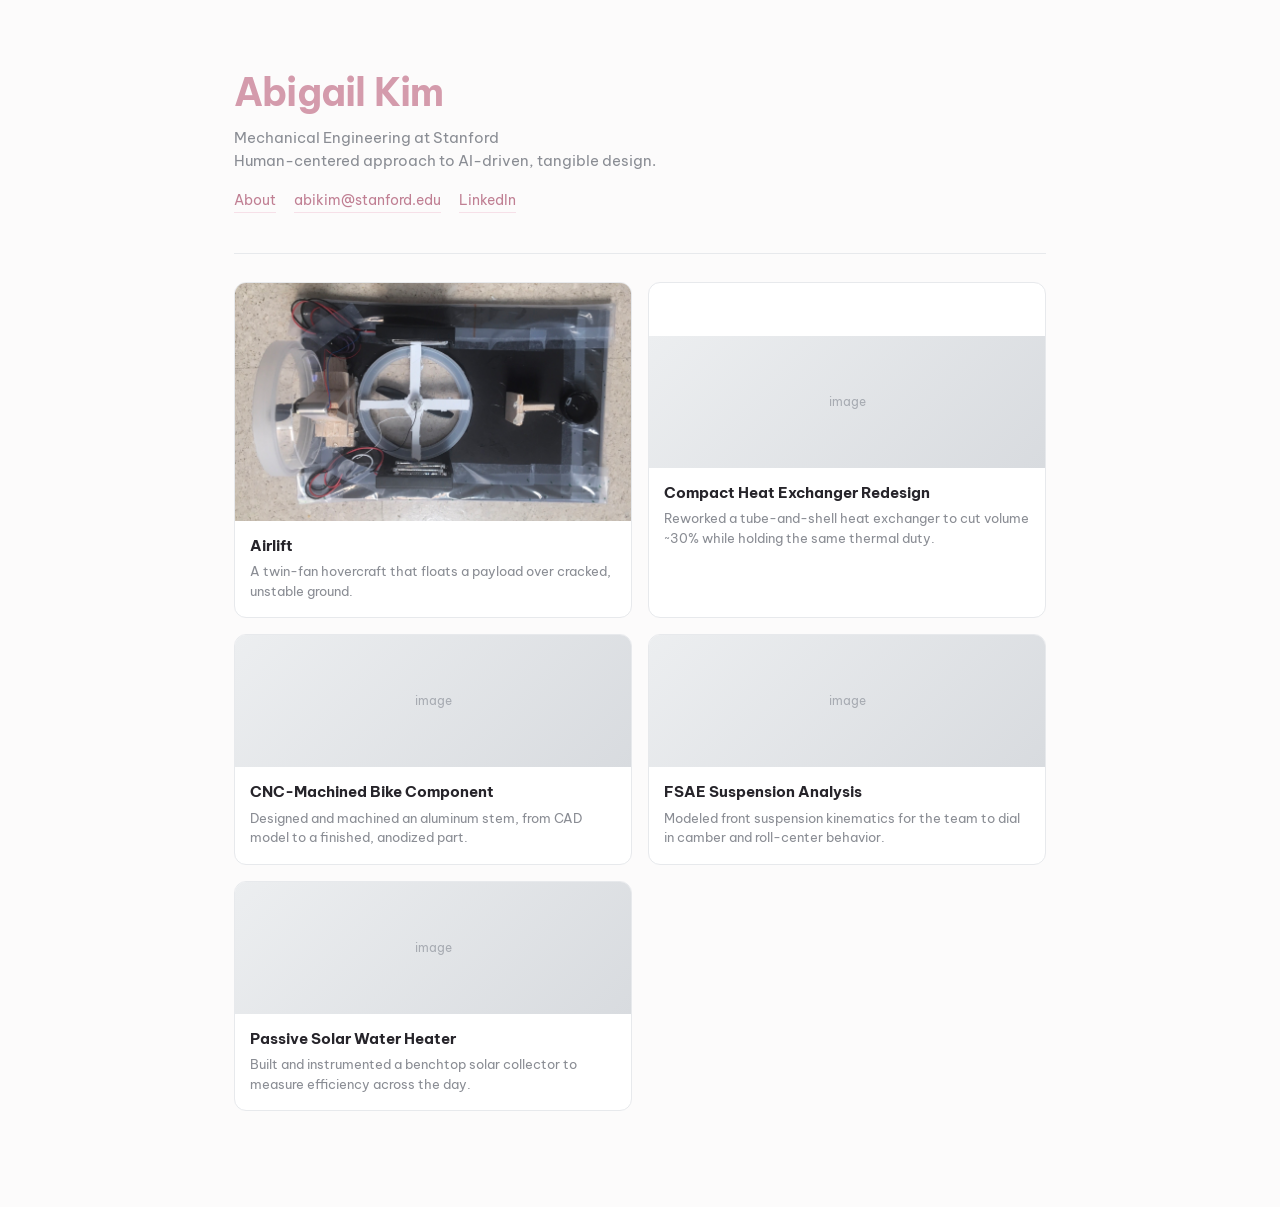
==== index.html @ f81b0b09 "Airlift gallery: 3 photos on top row, board + CAD below Gallery now supports nested image arrays to " ====
<!doctype html>
<html lang="en">
  <head>
    <meta charset="UTF-8" />
    <meta name="viewport" content="width=device-width, initial-scale=1.0" />
    <meta name="theme-color" content="#fcfbfb" />
    <meta name="description" content="Abigail Kim — Mechanical Engineering portfolio." />
    <title>Abigail Kim — Portfolio</title>
    <link rel="icon" type="image/svg+xml" href="./assets/favicon.svg?v=2" />
    <link rel="preconnect" href="https://fonts.googleapis.com" />
    <link rel="preconnect" href="https://fonts.gstatic.com" crossorigin />
    <link
      href="https://fonts.googleapis.com/css2?family=Be+Vietnam+Pro:wght@400;500;600;700&display=swap"
      rel="stylesheet"
    />
    <link rel="stylesheet" href="./assets/styles.css" />
  </head>
  <body>
    <div class="wrap">
      <header>
        <h1 class="name" id="name"></h1>
        <p class="bio" id="bio"></p>
        <nav class="links" id="links"></nav>
      </header>

      <div class="rule"></div>

      <main class="grid" id="grid" aria-label="Projects"></main>
    </div>

    <div class="overlay" id="overlay" role="dialog" aria-modal="true" aria-labelledby="modal-title">
      <div class="modal">
        <button class="close" id="close" type="button" aria-label="Close">✕</button>
        <div class="gallery" id="gallery"></div>
        <div class="modal-body">
          <h2 class="modal-title" id="modal-title"></h2>
          <p class="modal-desc" id="modal-desc"></p>
          <div class="skills-label">Skills I learned</div>
          <p class="skills-text" id="modal-skills"></p>
        </div>
      </div>
    </div>

    <script src="./assets/profile.js"></script>
    <script src="./assets/projects.js"></script>
    <script>
      const $ = (id) => document.getElementById(id);

      // --- placeholder / image helper ---
      function shot(src, alt) {
        if (!src) {
          const d = document.createElement("div");
          d.className = "ph";
          d.textContent = "image";
          return d;
        }
        const img = document.createElement("img");
        img.className = "shot";
        img.src = src;
        img.alt = alt || "";
        img.onerror = () => {
          const d = document.createElement("div");
          d.className = "ph";
          d.textContent = "image";
          img.replaceWith(d);
        };
        return img;
      }

      // --- header ---
      function renderHeader() {
        $("name").textContent = PROFILE.name;
        const bio = $("bio");
        const lines = Array.isArray(PROFILE.bio) ? PROFILE.bio : [PROFILE.bio];
        lines.forEach((line, i) => {
          if (i > 0) bio.append(document.createElement("br"));
          bio.append(document.createTextNode(line));
        });
        const nav = $("links");
        const items = [{ label: "About", href: "./about.html" }, ...(PROFILE.links || [])];
        if (PROFILE.resumeUrl) items.push({ label: "Résumé", href: PROFILE.resumeUrl });
        for (const { label, href } of items) {
          const a = document.createElement("a");
          a.textContent = label;
          a.href = href;
          if (href.startsWith("http")) { a.target = "_blank"; a.rel = "noopener"; }
          nav.append(a);
        }
      }

      // --- grid ---
      function renderGrid() {
        const grid = $("grid");
        PROJECTS.forEach((p, i) => {
          const card = document.createElement("button");
          card.className = "card";
          card.type = "button";
          const cover = shot(p.cover, p.title);
          cover.classList.add("cover-img");
          const body = document.createElement("div");
          body.className = "card-body";
          body.innerHTML =
            `<h2 class="card-title"></h2><p class="card-desc"></p>`;
          body.querySelector(".card-title").textContent = p.title;
          body.querySelector(".card-desc").textContent = p.blurb || p.description;
          card.append(cover, body);
          card.addEventListener("click", () => openModal(i));
          grid.append(card);
        });
      }

      // --- modal ---
      const overlay = $("overlay");
      let lastFocused = null;

      function openModal(i) {
        const p = PROJECTS[i];
        const gallery = $("gallery");
        gallery.replaceChildren();
        const imgs = p.images && p.images.length ? p.images : [null, null];
        // images can be a flat array (one row) or an array of rows (nested arrays)
        const rows = Array.isArray(imgs[0]) ? imgs : [imgs];
        rows.forEach((row) => {
          const r = document.createElement("div");
          r.className = "grow";
          row.forEach((src) => r.append(shot(src, p.title)));
          gallery.append(r);
        });
        $("modal-title").textContent = p.title;
        $("modal-desc").textContent = p.description;
        $("modal-skills").textContent = p.skills;
        lastFocused = document.activeElement;
        overlay.classList.add("open");
        $("close").focus();
      }

      function closeModal() {
        overlay.classList.remove("open");
        if (lastFocused) lastFocused.focus();
      }

      $("close").addEventListener("click", closeModal);
      overlay.addEventListener("click", (e) => { if (e.target === overlay) closeModal(); });
      document.addEventListener("keydown", (e) => {
        if (e.key === "Escape" && overlay.classList.contains("open")) closeModal();
      });

      renderHeader();
      renderGrid();
    </script>
  </body>
</html>
---- assets/styles.css ----
:root {
  color-scheme: light;
  --blush: #d49bac;
  --blush-strong: #c07f93;
  --blush-soft: #f6e0e8;
  --silver: #b9bdc4;
  --silver-soft: #e7e9ec;
  --ink: #26242a;
  --muted: #8a8d94;
  --paper: #fcfbfb;
}

* { box-sizing: border-box; }

body {
  margin: 0;
  background: var(--paper);
  color: var(--ink);
  font-family: "Be Vietnam Pro", ui-sans-serif, -apple-system, BlinkMacSystemFont,
    "SF Pro Text", "Helvetica Neue", Helvetica, Arial, sans-serif;
  font-feature-settings: "kern";
  -webkit-font-smoothing: antialiased;
  line-height: 1.5;
}

.wrap { max-width: 860px; margin: 0 auto; padding: 64px 24px 96px; }

/* Header */
header { margin-bottom: 40px; }
.name {
  margin: 0;
  font-size: clamp(28px, 5vw, 38px);
  font-weight: 700;
  letter-spacing: -0.02em;
  color: var(--blush);
}
.bio { margin: 6px 0 0; color: var(--muted); font-size: 15px; max-width: 60ch; }
.links {
  margin-top: 18px; display: flex; flex-wrap: wrap; gap: 18px;
  font-size: 14px;
}
.links a {
  color: var(--blush-strong); text-decoration: none;
  border-bottom: 1px solid var(--blush-soft); padding-bottom: 1px;
  transition: border-color 150ms ease;
}
.links a:hover { border-bottom-color: var(--blush); }
.rule { height: 1px; background: var(--silver-soft); margin: 32px 0 28px; }

/* Back link (About page) */
.back {
  display: inline-block; margin-bottom: 20px;
  color: var(--muted); text-decoration: none; font-size: 14px;
  transition: color 150ms ease;
}
.back:hover { color: var(--blush-strong); }

/* About prose */
.about { max-width: 64ch; }
.about p { margin: 0 0 18px; color: #55535a; font-size: 16px; line-height: 1.7; }
.about p:last-child { margin-bottom: 0; }

/* Grid */
.grid { display: grid; grid-template-columns: 1fr 1fr; gap: 16px; }
@media (max-width: 600px) { .grid { grid-template-columns: 1fr; } }

.card {
  display: block; text-align: left; width: 100%; padding: 0;
  font: inherit; color: inherit; cursor: pointer;
  background: #fff; border: 1px solid var(--silver-soft);
  border-radius: 12px; overflow: hidden;
  transition: transform 150ms ease, box-shadow 150ms ease, border-color 150ms ease;
}
.card:hover {
  transform: translateY(-3px);
  border-color: #eccdd6;
  box-shadow: 0 6px 22px rgba(212, 155, 172, 0.18);
}
.card:focus-visible { outline: 2px solid var(--blush); outline-offset: 2px; }

.ph {
  display: flex; align-items: center; justify-content: center;
  width: 100%; height: 132px;
  background: linear-gradient(135deg, #eceef0, #d8dbdf);
  color: #a7abb2; font-size: 12px;
}
/* card cover: show the whole photo, uncropped */
img.cover-img { display: block; width: 100%; height: auto; }
.card-body { padding: 14px 15px 16px; }
.card-title { margin: 0; font-size: 15px; font-weight: 650; }
.card-desc { margin: 5px 0 0; font-size: 13px; color: var(--muted); }

/* Modal */
.overlay {
  position: fixed; inset: 0; z-index: 50;
  display: none; align-items: center; justify-content: center;
  padding: 24px; background: rgba(38, 36, 42, 0.42);
  backdrop-filter: blur(3px);
}
.overlay.open { display: flex; }
.modal {
  position: relative; width: min(560px, 100%);
  max-height: 88vh; overflow: auto;
  background: #fff; border: 1px solid var(--silver-soft);
  border-radius: 14px; box-shadow: 0 18px 50px rgba(38, 36, 42, 0.22);
}
.gallery { display: flex; flex-direction: column; gap: 6px; padding: 6px; }
.grow { display: flex; gap: 6px; }
.grow > .ph, .grow > .shot {
  flex: 1; min-width: 0; height: 180px; object-fit: contain;
  background: #f4f4f5; border-radius: 6px;
}
.modal-body { padding: 20px 22px 24px; }
.modal-title { margin: 0; font-size: 19px; font-weight: 700; color: var(--blush); }
.modal-desc { margin: 10px 0 18px; font-size: 14px; color: #55535a; }
.skills-label {
  font-size: 11px; text-transform: uppercase; letter-spacing: 0.07em;
  color: var(--silver); margin-bottom: 6px;
}
.skills-text {
  font-size: 14px; color: #55535a;
  border-left: 2px solid var(--blush-soft); padding-left: 12px;
}
.close {
  position: absolute; top: 12px; right: 12px; z-index: 1;
  width: 32px; height: 32px; display: grid; place-items: center;
  border: none; border-radius: 999px; cursor: pointer;
  background: rgba(255, 255, 255, 0.85); color: var(--ink); font-size: 15px;
  backdrop-filter: blur(6px);
}
.close:hover { background: #fff; }
.close:focus-visible { outline: 2px solid var(--blush); outline-offset: 2px; }

@media (prefers-reduced-motion: reduce) {
  .card { transition: none; }
  .card:hover { transform: none; }
}
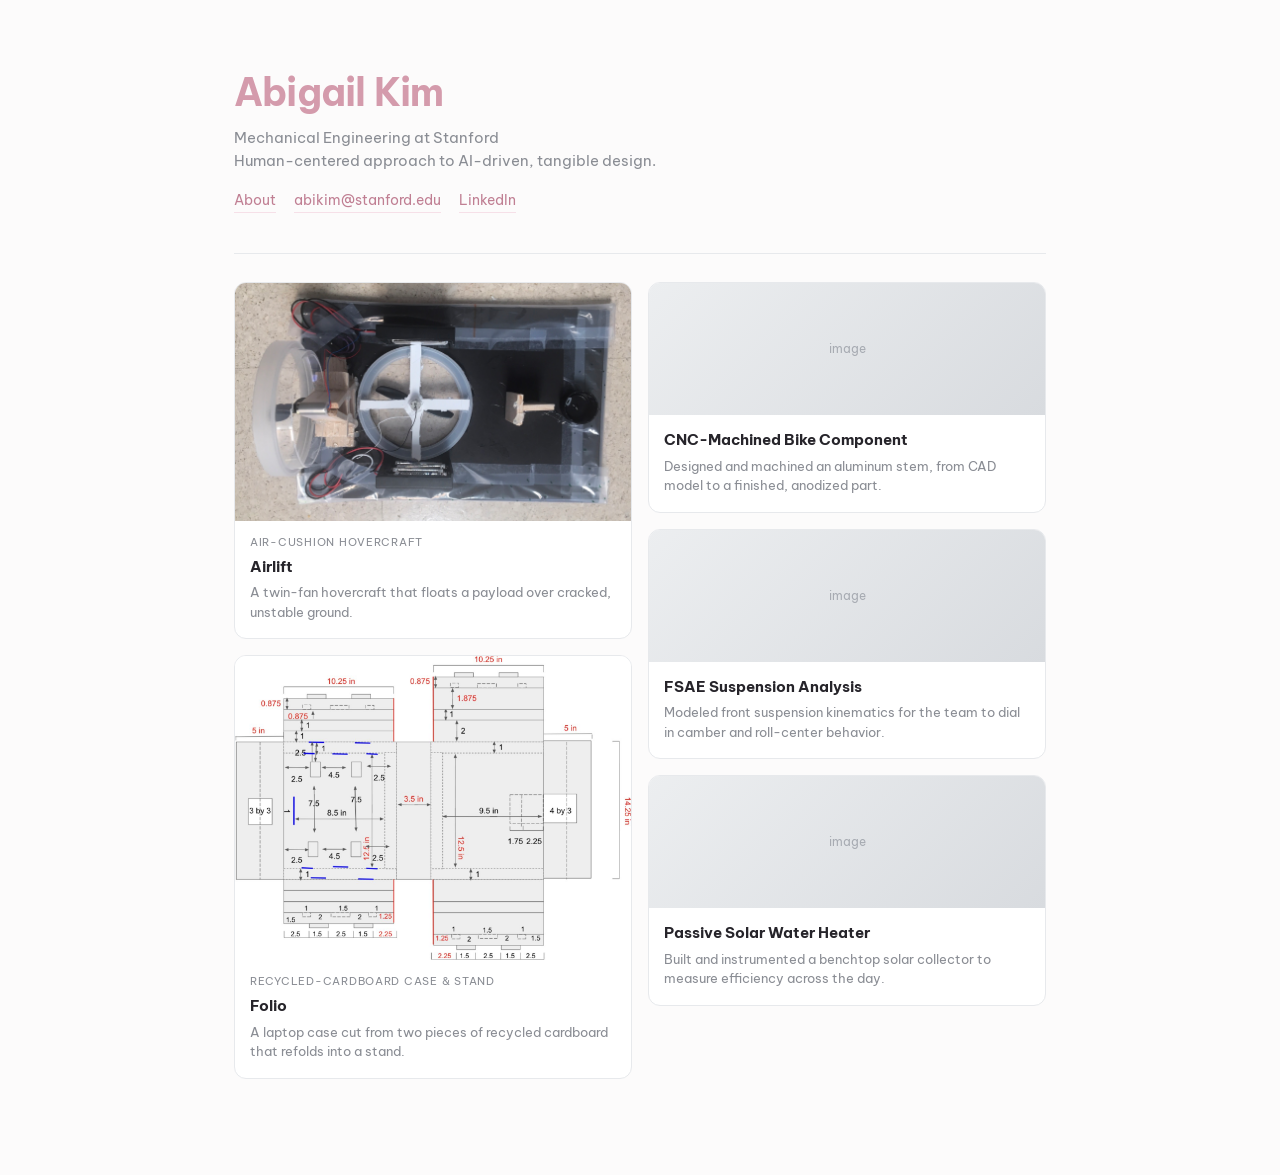
==== commit 7ce68d30: "Add technical tag eyebrow above project titles Co-Authored-By: Claude Opus 4.8 (1M context) <noreply" ====
--- a/index.html
+++ b/index.html
@@ -6,7 +6,9 @@
     <meta name="theme-color" content="#fcfbfb" />
     <meta name="description" content="Abigail Kim — Mechanical Engineering portfolio." />
     <title>Abigail Kim — Portfolio</title>
-    <link rel="icon" type="image/svg+xml" href="./assets/favicon.svg?v=2" />
+    <link rel="icon" href="/favicon.ico" sizes="32x32" />
+    <link rel="icon" type="image/svg+xml" href="./assets/favicon.svg" />
+    <link rel="apple-touch-icon" href="./assets/favicon-180.png" />
     <link rel="preconnect" href="https://fonts.googleapis.com" />
     <link rel="preconnect" href="https://fonts.gstatic.com" crossorigin />
     <link
@@ -100,7 +102,9 @@
           const body = document.createElement("div");
           body.className = "card-body";
           body.innerHTML =
-            `<h2 class="card-title"></h2><p class="card-desc"></p>`;
+            `<span class="card-tag"></span><h2 class="card-title"></h2><p class="card-desc"></p>`;
+          const tagEl = body.querySelector(".card-tag");
+          if (p.tag) tagEl.textContent = p.tag; else tagEl.remove();
           body.querySelector(".card-title").textContent = p.title;
           body.querySelector(".card-desc").textContent = p.blurb || p.description;
           card.append(cover, body);
--- a/assets/styles.css
+++ b/assets/styles.css
@@ -61,11 +61,13 @@
 .about p:last-child { margin-bottom: 0; }
 
 /* Grid */
-.grid { display: grid; grid-template-columns: 1fr 1fr; gap: 16px; }
-@media (max-width: 600px) { .grid { grid-template-columns: 1fr; } }
+/* masonry-style columns so each card wraps its own image at its natural height */
+.grid { column-count: 2; column-gap: 16px; }
+@media (max-width: 600px) { .grid { column-count: 1; } }
 
 .card {
   display: block; text-align: left; width: 100%; padding: 0;
+  margin-bottom: 16px; break-inside: avoid; -webkit-column-break-inside: avoid;
   font: inherit; color: inherit; cursor: pointer;
   background: #fff; border: 1px solid var(--silver-soft);
   border-radius: 12px; overflow: hidden;
@@ -87,6 +89,11 @@
 /* card cover: show the whole photo, uncropped */
 img.cover-img { display: block; width: 100%; height: auto; }
 .card-body { padding: 14px 15px 16px; }
+.card-tag {
+  display: block; margin-bottom: 5px;
+  font-size: 10.5px; text-transform: uppercase; letter-spacing: 0.07em;
+  color: var(--muted);
+}
 .card-title { margin: 0; font-size: 15px; font-weight: 650; }
 .card-desc { margin: 5px 0 0; font-size: 13px; color: var(--muted); }
 
@@ -107,9 +114,10 @@
 .gallery { display: flex; flex-direction: column; gap: 6px; padding: 6px; }
 .grow { display: flex; gap: 6px; }
 .grow > .ph, .grow > .shot {
-  flex: 1; min-width: 0; height: 180px; object-fit: contain;
-  background: #f4f4f5; border-radius: 6px;
+  flex: 1; min-width: 0; height: 180px; object-fit: contain; border-radius: 6px;
 }
+/* real photos: no fill behind them, so letterboxing blends into the modal */
+.grow > .shot { background: transparent; }
 .modal-body { padding: 20px 22px 24px; }
 .modal-title { margin: 0; font-size: 19px; font-weight: 700; color: var(--blush); }
 .modal-desc { margin: 10px 0 18px; font-size: 14px; color: #55535a; }
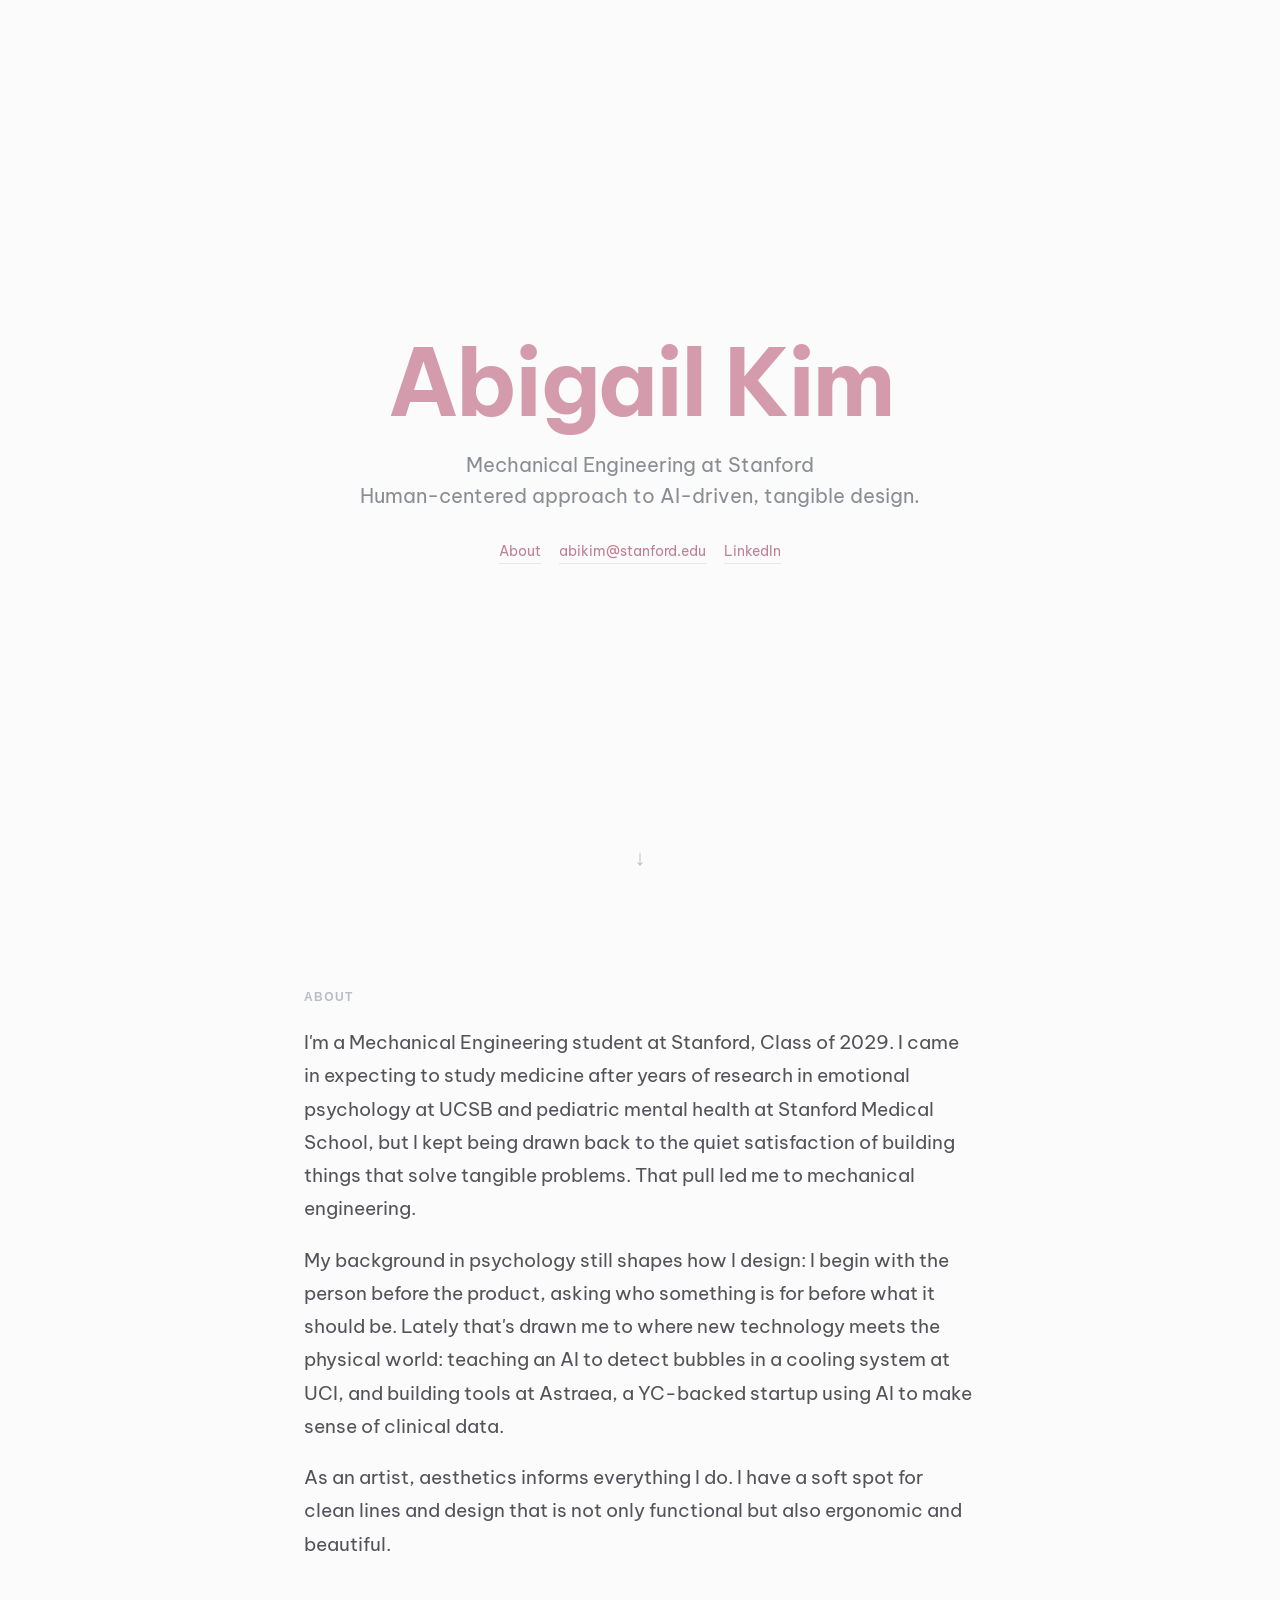
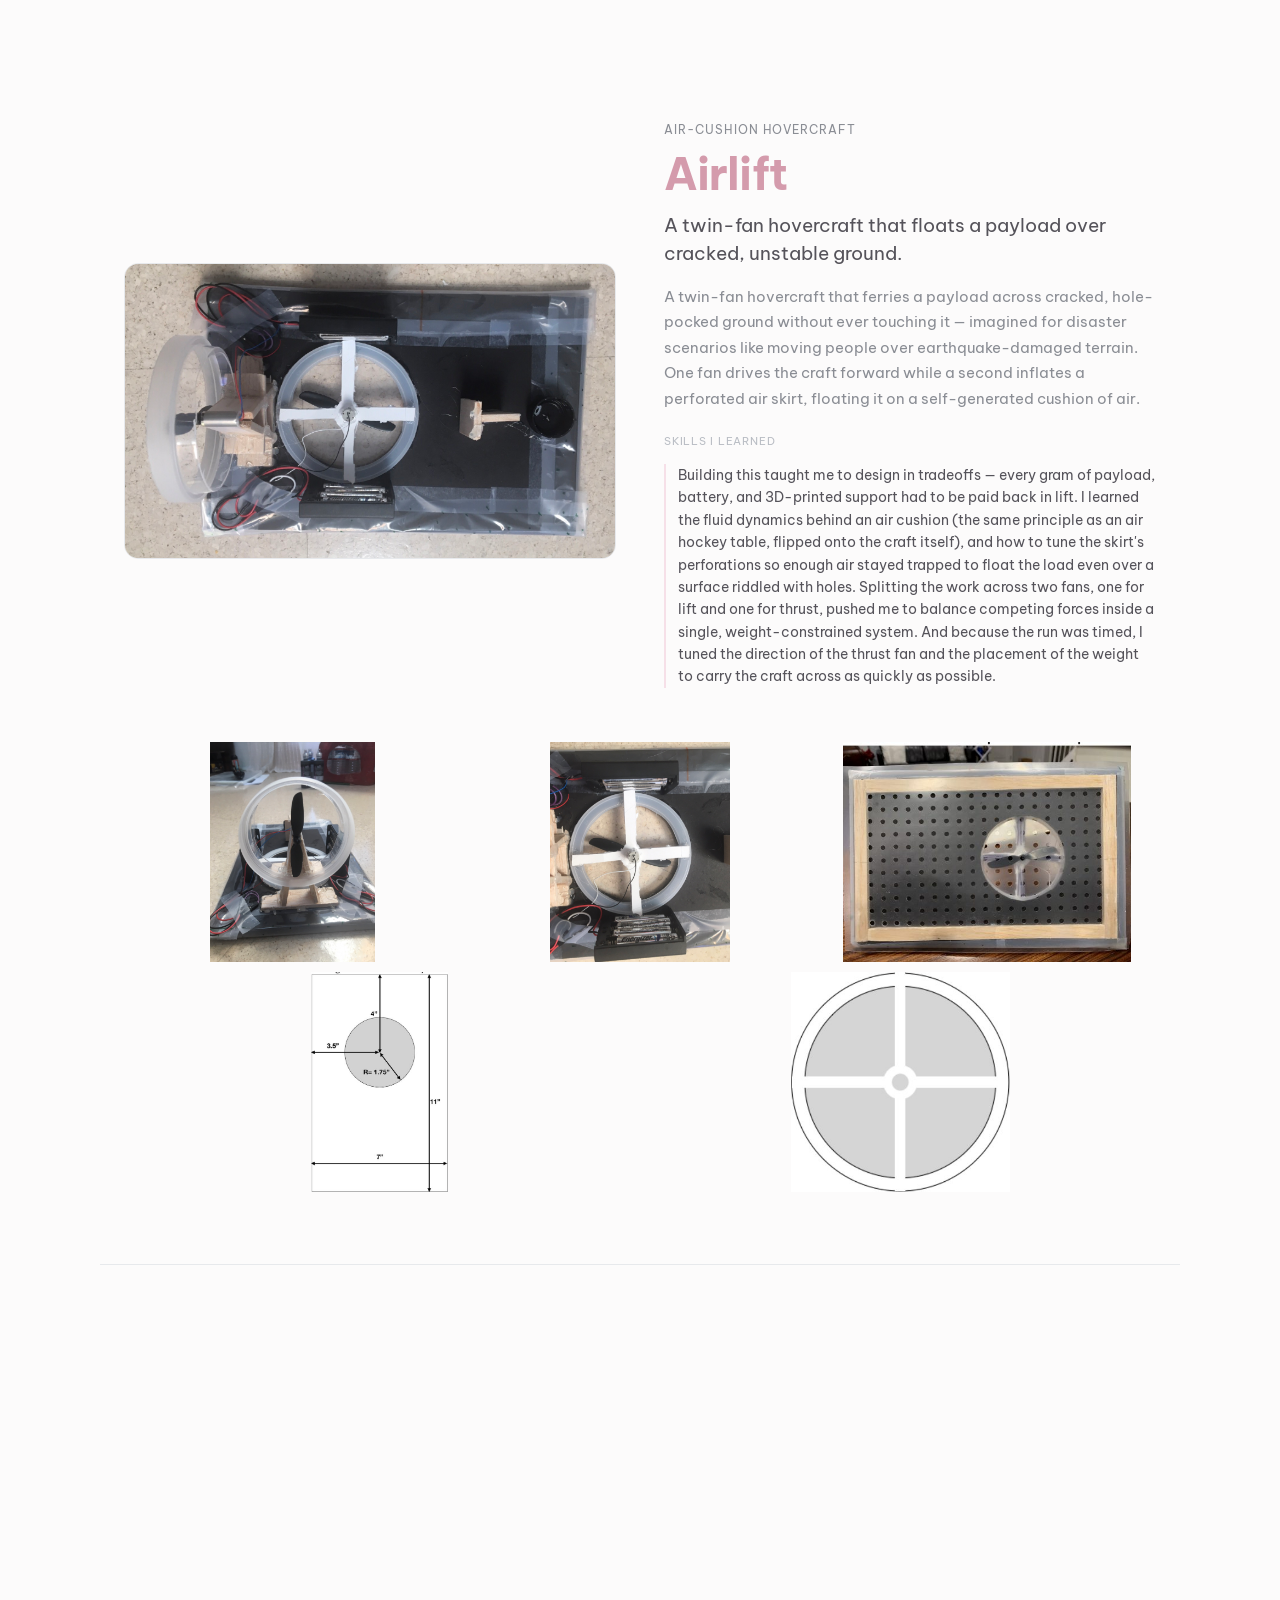
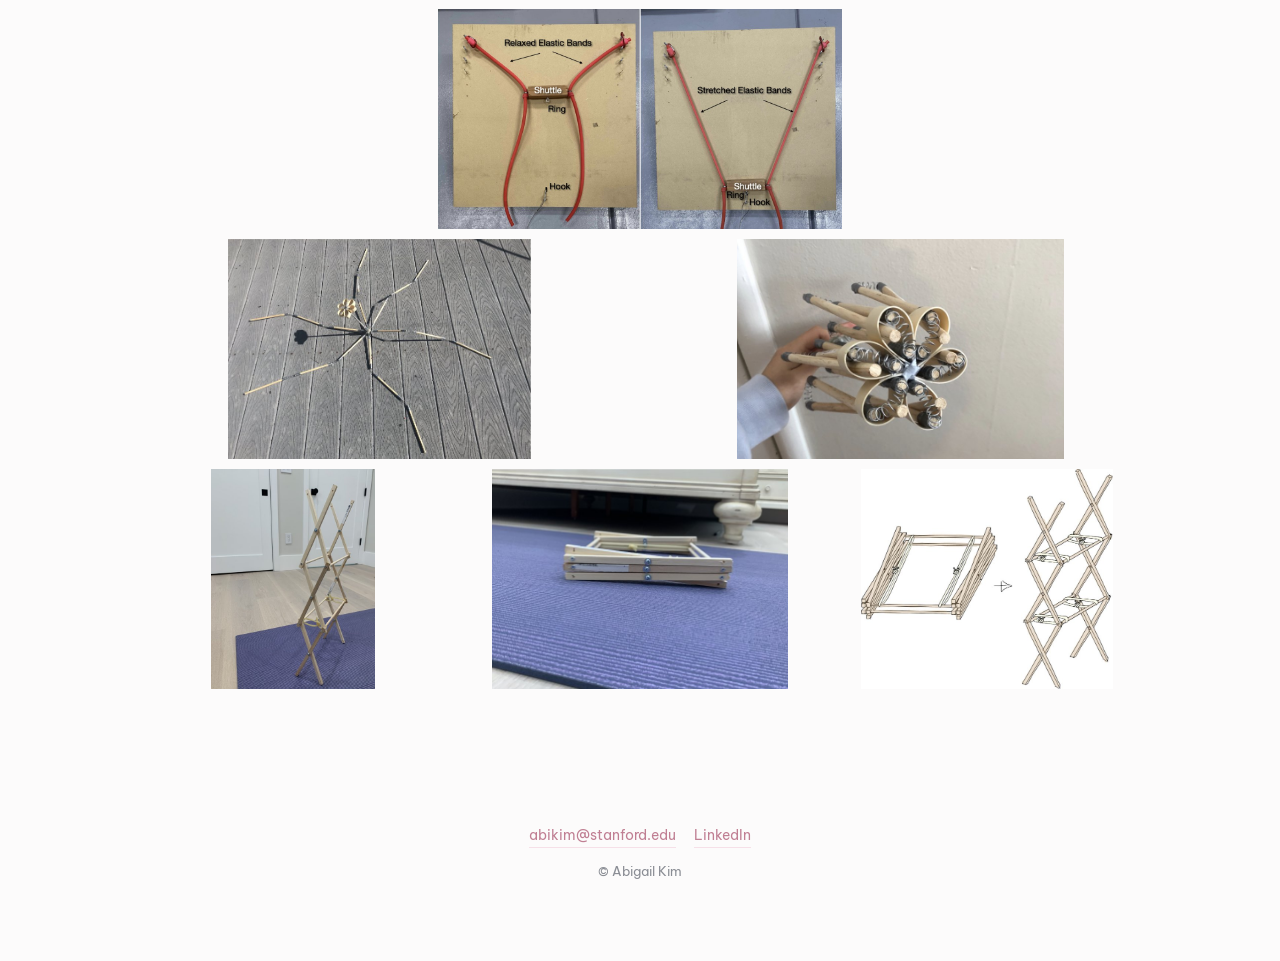
==== commit ad9f4e2c: "Rebuild as single scrolling page with scroll-reveal animations - Replace card grid + modals + About " ====
--- a/index.html
+++ b/index.html
@@ -18,139 +18,138 @@
     <link rel="stylesheet" href="./assets/styles.css" />
   </head>
   <body>
-    <div class="wrap">
-      <header>
-        <h1 class="name" id="name"></h1>
-        <p class="bio" id="bio"></p>
-        <nav class="links" id="links"></nav>
-      </header>
-
-      <div class="rule"></div>
-
-      <main class="grid" id="grid" aria-label="Projects"></main>
-    </div>
-
-    <div class="overlay" id="overlay" role="dialog" aria-modal="true" aria-labelledby="modal-title">
-      <div class="modal">
-        <button class="close" id="close" type="button" aria-label="Close">✕</button>
-        <div class="gallery" id="gallery"></div>
-        <div class="modal-body">
-          <h2 class="modal-title" id="modal-title"></h2>
-          <p class="modal-desc" id="modal-desc"></p>
-          <div class="skills-label">Skills I learned</div>
-          <p class="skills-text" id="modal-skills"></p>
-        </div>
-      </div>
-    </div>
+    <main id="app"></main>
 
     <script src="./assets/profile.js"></script>
     <script src="./assets/projects.js"></script>
     <script>
-      const $ = (id) => document.getElementById(id);
+      const app = document.getElementById("app");
 
-      // --- placeholder / image helper ---
+      function el(tag, cls, text) {
+        const e = document.createElement(tag);
+        if (cls) e.className = cls;
+        if (text != null) e.textContent = text;
+        return e;
+      }
+
+      // image, with graceful placeholder fallback
       function shot(src, alt) {
         if (!src) {
-          const d = document.createElement("div");
-          d.className = "ph";
-          d.textContent = "image";
+          const d = el("div", "ph", "image");
           return d;
         }
-        const img = document.createElement("img");
-        img.className = "shot";
+        const img = el("img", "shot");
         img.src = src;
         img.alt = alt || "";
-        img.onerror = () => {
-          const d = document.createElement("div");
-          d.className = "ph";
-          d.textContent = "image";
-          img.replaceWith(d);
-        };
+        img.onerror = () => img.replaceWith(el("div", "ph", "image"));
         return img;
       }
 
-      // --- header ---
-      function renderHeader() {
-        $("name").textContent = PROFILE.name;
-        const bio = $("bio");
-        const lines = Array.isArray(PROFILE.bio) ? PROFILE.bio : [PROFILE.bio];
-        lines.forEach((line, i) => {
-          if (i > 0) bio.append(document.createElement("br"));
-          bio.append(document.createTextNode(line));
-        });
-        const nav = $("links");
-        const items = [{ label: "About", href: "./about.html" }, ...(PROFILE.links || [])];
-        if (PROFILE.resumeUrl) items.push({ label: "Résumé", href: PROFILE.resumeUrl });
+      function linkNodes(items) {
+        const nav = el("nav", "links");
         for (const { label, href } of items) {
-          const a = document.createElement("a");
-          a.textContent = label;
+          const a = el("a", null, label);
           a.href = href;
           if (href.startsWith("http")) { a.target = "_blank"; a.rel = "noopener"; }
           nav.append(a);
         }
+        return nav;
       }
 
-      // --- grid ---
-      function renderGrid() {
-        const grid = $("grid");
-        PROJECTS.forEach((p, i) => {
-          const card = document.createElement("button");
-          card.className = "card";
-          card.type = "button";
-          const cover = shot(p.cover, p.title);
-          cover.classList.add("cover-img");
-          const body = document.createElement("div");
-          body.className = "card-body";
-          body.innerHTML =
-            `<span class="card-tag"></span><h2 class="card-title"></h2><p class="card-desc"></p>`;
-          const tagEl = body.querySelector(".card-tag");
-          if (p.tag) tagEl.textContent = p.tag; else tagEl.remove();
-          body.querySelector(".card-title").textContent = p.title;
-          body.querySelector(".card-desc").textContent = p.blurb || p.description;
-          card.append(cover, body);
-          card.addEventListener("click", () => openModal(i));
-          grid.append(card);
-        });
+      function contactItems() {
+        const items = [...(PROFILE.links || [])];
+        if (PROFILE.resumeUrl) items.push({ label: "Résumé", href: PROFILE.resumeUrl });
+        return items;
       }
 
-      // --- modal ---
-      const overlay = $("overlay");
-      let lastFocused = null;
-
-      function openModal(i) {
-        const p = PROJECTS[i];
-        const gallery = $("gallery");
-        gallery.replaceChildren();
-        const imgs = p.images && p.images.length ? p.images : [null, null];
-        // images can be a flat array (one row) or an array of rows (nested arrays)
-        const rows = Array.isArray(imgs[0]) ? imgs : [imgs];
-        rows.forEach((row) => {
-          const r = document.createElement("div");
-          r.className = "grow";
-          row.forEach((src) => r.append(shot(src, p.title)));
-          gallery.append(r);
+      function renderHero() {
+        const sec = el("section", "hero reveal");
+        const name = el("h1", "hero-name", PROFILE.name);
+        const tag = el("p", "hero-tagline");
+        const lines = Array.isArray(PROFILE.bio) ? PROFILE.bio : [PROFILE.bio];
+        lines.forEach((line, i) => {
+          if (i) tag.append(document.createElement("br"));
+          tag.append(document.createTextNode(line));
         });
-        $("modal-title").textContent = p.title;
-        $("modal-desc").textContent = p.description;
-        $("modal-skills").textContent = p.skills;
-        lastFocused = document.activeElement;
-        overlay.classList.add("open");
-        $("close").focus();
+        sec.append(name, tag, linkNodes([{ label: "About", href: "#about" }, ...contactItems()]));
+        sec.append(el("div", "scroll-cue", "↓"));
+        return sec;
       }
 
-      function closeModal() {
-        overlay.classList.remove("open");
-        if (lastFocused) lastFocused.focus();
+      function renderAbout() {
+        const sec = el("section", "about-section reveal");
+        sec.id = "about";
+        sec.append(el("p", "section-label", "About"));
+        const copy = el("div", "about-copy");
+        (PROFILE.about || []).forEach((p) => copy.append(el("p", null, p)));
+        sec.append(copy);
+        return sec;
       }
 
-      $("close").addEventListener("click", closeModal);
-      overlay.addEventListener("click", (e) => { if (e.target === overlay) closeModal(); });
-      document.addEventListener("keydown", (e) => {
-        if (e.key === "Escape" && overlay.classList.contains("open")) closeModal();
+      function renderProject(p, i) {
+        const sec = el("section", "project" + (i % 2 ? " flip" : ""));
+
+        const main = el("div", "project-main reveal");
+        const media = el("div", "project-media");
+        const cover = shot(p.cover, p.title);
+        cover.classList.add("cover-img");
+        media.append(cover);
+
+        const text = el("div", "project-text");
+        if (p.tag) text.append(el("span", "eyebrow", p.tag));
+        text.append(el("h2", "p-title", p.title));
+        if (p.blurb) text.append(el("p", "p-blurb", p.blurb));
+        if (p.description) text.append(el("p", "p-desc", p.description));
+        if (p.skills) {
+          const sk = el("div", "p-skills");
+          sk.append(el("div", "skills-label", "Skills I learned"));
+          sk.append(el("p", "skills-text", p.skills));
+          text.append(sk);
+        }
+        main.append(media, text);
+        sec.append(main);
+
+        if (p.images && p.images.length) {
+          const rows = Array.isArray(p.images[0]) ? p.images : [p.images];
+          const gal = el("div", "project-gallery reveal");
+          rows.forEach((row) => {
+            const r = el("div", "grow");
+            row.forEach((src) => r.append(shot(src, p.title)));
+            gal.append(r);
+          });
+          sec.append(gal);
+        }
+        return sec;
+      }
+
+      // build the page
+      app.append(renderHero());
+      app.append(renderAbout());
+      PROJECTS.forEach((p, i) => {
+        if (i > 0) app.append(el("div", "project-divider"));
+        app.append(renderProject(p, i));
       });
+      const foot = el("footer", "foot");
+      foot.append(linkNodes(contactItems()));
+      foot.append(el("div", null, "© " + PROFILE.name));
+      app.append(foot);
 
-      renderHeader();
-      renderGrid();
+      // scroll-reveal
+      const reduce = window.matchMedia("(prefers-reduced-motion: reduce)").matches;
+      const reveals = document.querySelectorAll(".reveal");
+      if (reduce || !("IntersectionObserver" in window)) {
+        reveals.forEach((e) => e.classList.add("in"));
+      } else {
+        const io = new IntersectionObserver(
+          (entries) => {
+            entries.forEach((e) => {
+              if (e.isIntersecting) { e.target.classList.add("in"); io.unobserve(e.target); }
+            });
+          },
+          { threshold: 0.12, rootMargin: "0px 0px -8% 0px" }
+        );
+        reveals.forEach((e) => io.observe(e));
+      }
     </script>
   </body>
 </html>
--- a/assets/styles.css
+++ b/assets/styles.css
@@ -11,6 +11,7 @@
 }
 
 * { box-sizing: border-box; }
+html { scroll-behavior: smooth; }
 
 body {
   margin: 0;
@@ -23,123 +24,115 @@
   line-height: 1.5;
 }
 
-.wrap { max-width: 860px; margin: 0 auto; padding: 64px 24px 96px; }
-
-/* Header */
-header { margin-bottom: 40px; }
-.name {
-  margin: 0;
-  font-size: clamp(28px, 5vw, 38px);
-  font-weight: 700;
-  letter-spacing: -0.02em;
-  color: var(--blush);
-}
-.bio { margin: 6px 0 0; color: var(--muted); font-size: 15px; max-width: 60ch; }
-.links {
-  margin-top: 18px; display: flex; flex-wrap: wrap; gap: 18px;
-  font-size: 14px;
-}
+/* shared links */
+.links { display: flex; flex-wrap: wrap; gap: 18px; font-size: 14px; }
 .links a {
   color: var(--blush-strong); text-decoration: none;
   border-bottom: 1px solid var(--blush-soft); padding-bottom: 1px;
   transition: border-color 150ms ease;
 }
 .links a:hover { border-bottom-color: var(--blush); }
-.rule { height: 1px; background: var(--silver-soft); margin: 32px 0 28px; }
 
-/* Back link (About page) */
-.back {
-  display: inline-block; margin-bottom: 20px;
-  color: var(--muted); text-decoration: none; font-size: 14px;
-  transition: color 150ms ease;
+/* ---- Hero ---- */
+.hero {
+  min-height: 100svh;
+  display: flex; flex-direction: column; align-items: center; justify-content: center;
+  text-align: center; padding: 24px; position: relative;
 }
-.back:hover { color: var(--blush-strong); }
+.hero-name {
+  margin: 0; color: var(--blush);
+  font-size: clamp(42px, 9vw, 92px); font-weight: 700; letter-spacing: -0.025em; line-height: 1.02;
+}
+.hero-tagline {
+  margin: 20px 0 0; color: var(--muted);
+  font-size: clamp(15px, 2.3vw, 20px); line-height: 1.55; max-width: 42ch;
+}
+.hero .links { justify-content: center; margin-top: 30px; }
+.scroll-cue {
+  position: absolute; bottom: 26px; color: var(--silver); font-size: 22px;
+  animation: bob 1.7s ease-in-out infinite;
+}
+@keyframes bob { 0%, 100% { transform: translateY(0); } 50% { transform: translateY(7px); } }
 
-/* About prose */
-.about { max-width: 64ch; }
-.about p { margin: 0 0 18px; color: #55535a; font-size: 16px; line-height: 1.7; }
-.about p:last-child { margin-bottom: 0; }
+/* ---- About ---- */
+.about-section { max-width: 720px; margin: 0 auto; padding: 88px 24px; }
+.section-label {
+  margin: 0 0 20px; font-size: 12px; font-weight: 600;
+  text-transform: uppercase; letter-spacing: 0.12em; color: var(--silver);
+}
+.about-copy p {
+  margin: 0 0 18px; color: #55535a; font-size: clamp(16px, 2vw, 19px); line-height: 1.75;
+}
+.about-copy p:last-child { margin-bottom: 0; }
 
-/* Grid */
-/* masonry-style columns so each card wraps its own image at its natural height */
-.grid { column-count: 2; column-gap: 16px; }
-@media (max-width: 600px) { .grid { column-count: 1; } }
+/* ---- Project sections ---- */
+.project { max-width: 1080px; margin: 0 auto; padding: 72px 24px; }
+.project-divider { height: 1px; background: var(--silver-soft); max-width: 1080px; margin: 0 auto; }
 
-.card {
-  display: block; text-align: left; width: 100%; padding: 0;
-  margin-bottom: 16px; break-inside: avoid; -webkit-column-break-inside: avoid;
-  font: inherit; color: inherit; cursor: pointer;
-  background: #fff; border: 1px solid var(--silver-soft);
-  border-radius: 12px; overflow: hidden;
-  transition: transform 150ms ease, box-shadow 150ms ease, border-color 150ms ease;
+.project-main {
+  display: grid; grid-template-columns: 1fr 1fr; gap: 48px; align-items: center;
 }
-.card:hover {
-  transform: translateY(-3px);
-  border-color: #eccdd6;
-  box-shadow: 0 6px 22px rgba(212, 155, 172, 0.18);
+.project.flip .project-media { order: 2; }
+
+.project-media img.cover-img {
+  display: block; width: 100%; height: auto;
+  border-radius: 14px; border: 1px solid var(--silver-soft);
 }
-.card:focus-visible { outline: 2px solid var(--blush); outline-offset: 2px; }
+.project-media .ph { border-radius: 14px; height: 280px; }
 
-.ph {
-  display: flex; align-items: center; justify-content: center;
-  width: 100%; height: 132px;
-  background: linear-gradient(135deg, #eceef0, #d8dbdf);
-  color: #a7abb2; font-size: 12px;
+.eyebrow {
+  display: block; margin-bottom: 12px;
+  font-size: 12px; text-transform: uppercase; letter-spacing: 0.08em; color: var(--muted);
 }
-/* card cover: show the whole photo, uncropped */
-img.cover-img { display: block; width: 100%; height: auto; }
-.card-body { padding: 14px 15px 16px; }
-.card-tag {
-  display: block; margin-bottom: 5px;
-  font-size: 10.5px; text-transform: uppercase; letter-spacing: 0.07em;
-  color: var(--muted);
+.p-title {
+  margin: 0; color: var(--blush);
+  font-size: clamp(28px, 4vw, 44px); font-weight: 700; letter-spacing: -0.02em; line-height: 1.05;
 }
-.card-title { margin: 0; font-size: 15px; font-weight: 650; }
-.card-desc { margin: 5px 0 0; font-size: 13px; color: var(--muted); }
-
-/* Modal */
-.overlay {
-  position: fixed; inset: 0; z-index: 50;
-  display: none; align-items: center; justify-content: center;
-  padding: 24px; background: rgba(38, 36, 42, 0.42);
-  backdrop-filter: blur(3px);
-}
-.overlay.open { display: flex; }
-.modal {
-  position: relative; width: min(560px, 100%);
-  max-height: 88vh; overflow: auto;
-  background: #fff; border: 1px solid var(--silver-soft);
-  border-radius: 14px; box-shadow: 0 18px 50px rgba(38, 36, 42, 0.22);
-}
-.gallery { display: flex; flex-direction: column; gap: 6px; padding: 6px; }
-.grow { display: flex; gap: 6px; }
-.grow > .ph, .grow > .shot {
-  flex: 1; min-width: 0; height: 180px; object-fit: contain; border-radius: 6px;
-}
-/* real photos: no fill behind them, so letterboxing blends into the modal */
-.grow > .shot { background: transparent; }
-.modal-body { padding: 20px 22px 24px; }
-.modal-title { margin: 0; font-size: 19px; font-weight: 700; color: var(--blush); }
-.modal-desc { margin: 10px 0 18px; font-size: 14px; color: #55535a; }
+.p-blurb { margin: 14px 0 0; color: #55535a; font-size: clamp(16px, 2vw, 19px); line-height: 1.5; }
+.p-desc { margin: 16px 0 0; color: var(--muted); font-size: 15px; line-height: 1.7; }
+.p-skills { margin-top: 22px; }
 .skills-label {
   font-size: 11px; text-transform: uppercase; letter-spacing: 0.07em;
   color: var(--silver); margin-bottom: 6px;
 }
 .skills-text {
-  font-size: 14px; color: #55535a;
+  font-size: 14px; color: #55535a; line-height: 1.6;
   border-left: 2px solid var(--blush-soft); padding-left: 12px;
 }
-.close {
-  position: absolute; top: 12px; right: 12px; z-index: 1;
-  width: 32px; height: 32px; display: grid; place-items: center;
-  border: none; border-radius: 999px; cursor: pointer;
-  background: rgba(255, 255, 255, 0.85); color: var(--ink); font-size: 15px;
-  backdrop-filter: blur(6px);
+
+/* ---- Project gallery (image rows) ---- */
+.project-gallery { margin-top: 40px; display: flex; flex-direction: column; gap: 10px; }
+.grow { display: flex; gap: 10px; }
+.grow > .ph, .grow > .shot {
+  flex: 1; min-width: 0; height: 220px; object-fit: contain; border-radius: 8px;
 }
-.close:hover { background: #fff; }
-.close:focus-visible { outline: 2px solid var(--blush); outline-offset: 2px; }
+.grow > .shot { background: transparent; }
+
+/* placeholder block for missing images */
+.ph {
+  display: flex; align-items: center; justify-content: center;
+  width: 100%; height: 220px;
+  background: linear-gradient(135deg, #eceef0, #d8dbdf);
+  color: #a7abb2; font-size: 12px;
+}
+
+/* ---- footer ---- */
+.foot { text-align: center; padding: 64px 24px 80px; color: var(--muted); font-size: 13px; }
+.foot .links { justify-content: center; margin-bottom: 14px; }
+
+/* ---- scroll reveal ---- */
+.reveal { opacity: 0; transform: translateY(28px); transition: opacity 0.7s ease, transform 0.7s ease; }
+.reveal.in { opacity: 1; transform: none; }
+
+@media (max-width: 800px) {
+  .project-main { grid-template-columns: 1fr; gap: 26px; }
+  .project.flip .project-media { order: 0; }
+  .grow { flex-direction: column; }
+  .grow > .ph, .grow > .shot { height: auto; max-height: 320px; }
+}
 
 @media (prefers-reduced-motion: reduce) {
-  .card { transition: none; }
-  .card:hover { transform: none; }
+  html { scroll-behavior: auto; }
+  .reveal { opacity: 1 !important; transform: none !important; transition: none !important; }
+  .scroll-cue { animation: none; }
 }
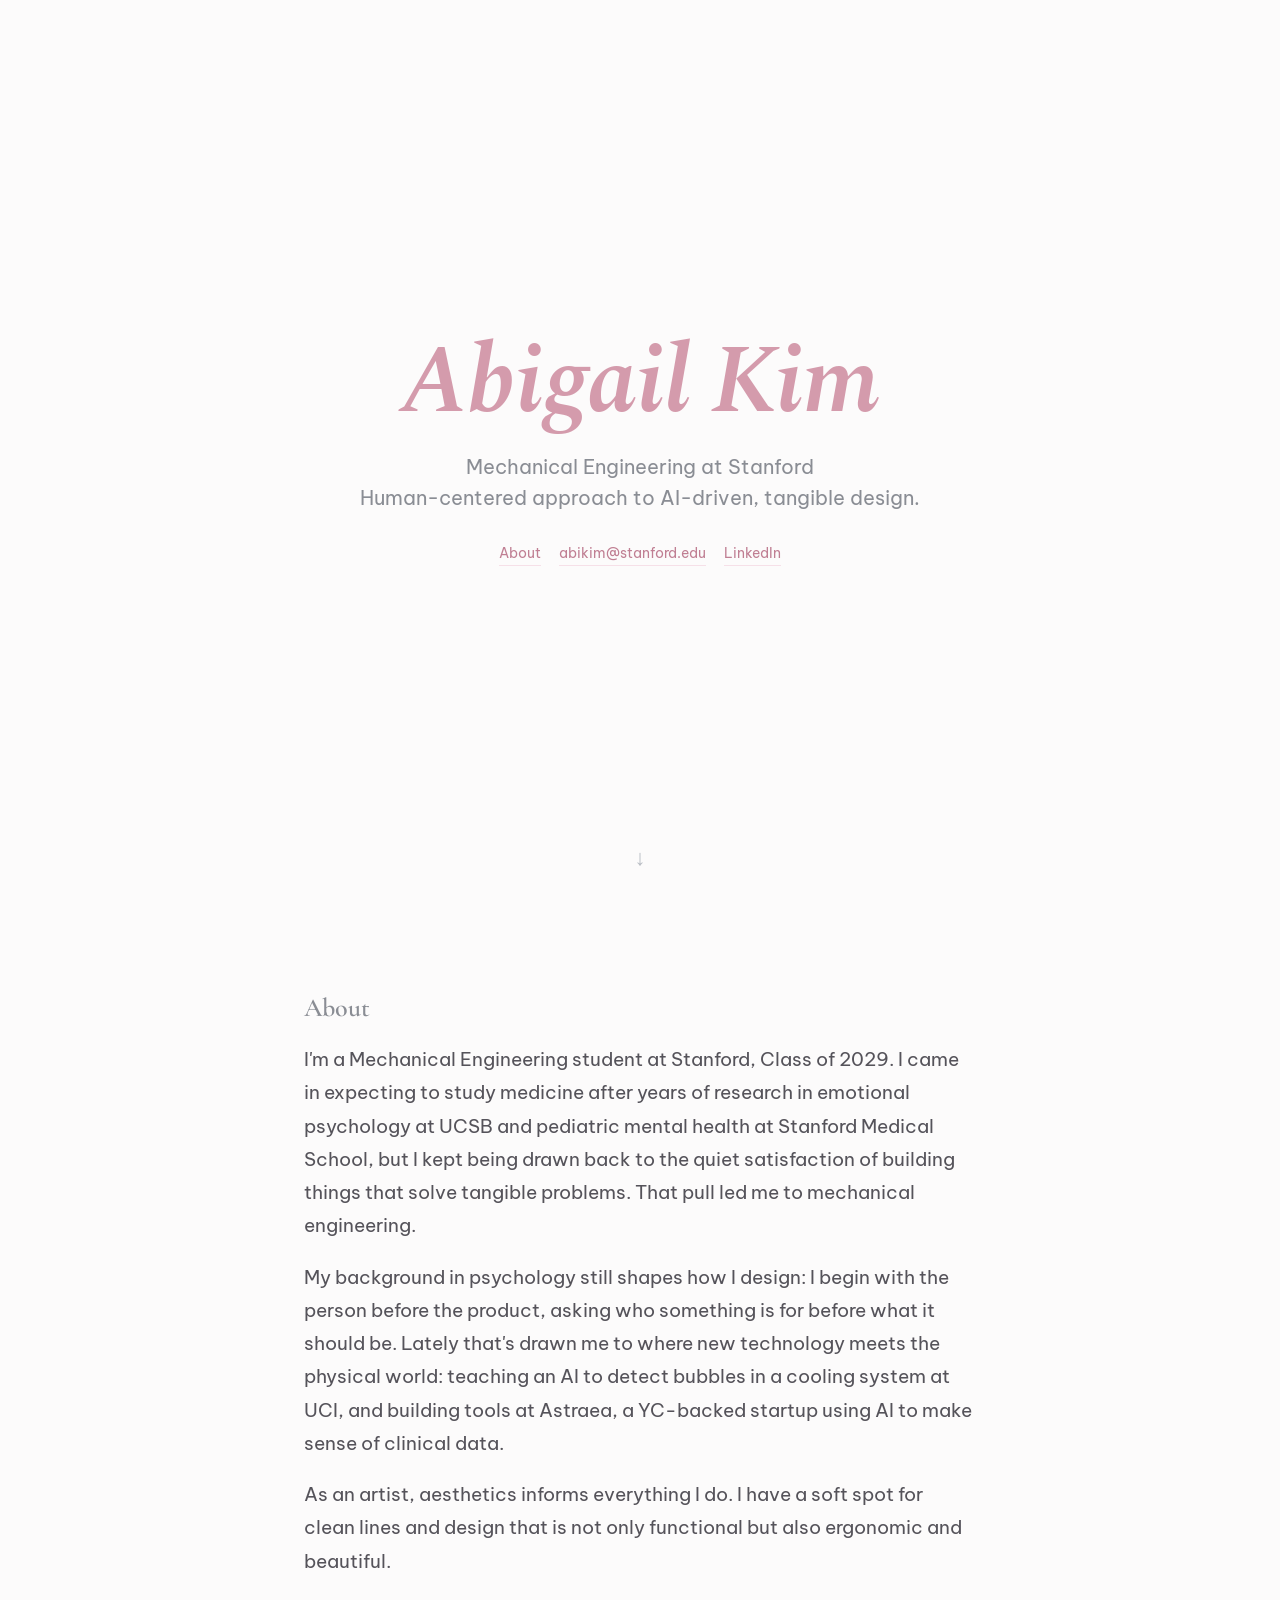
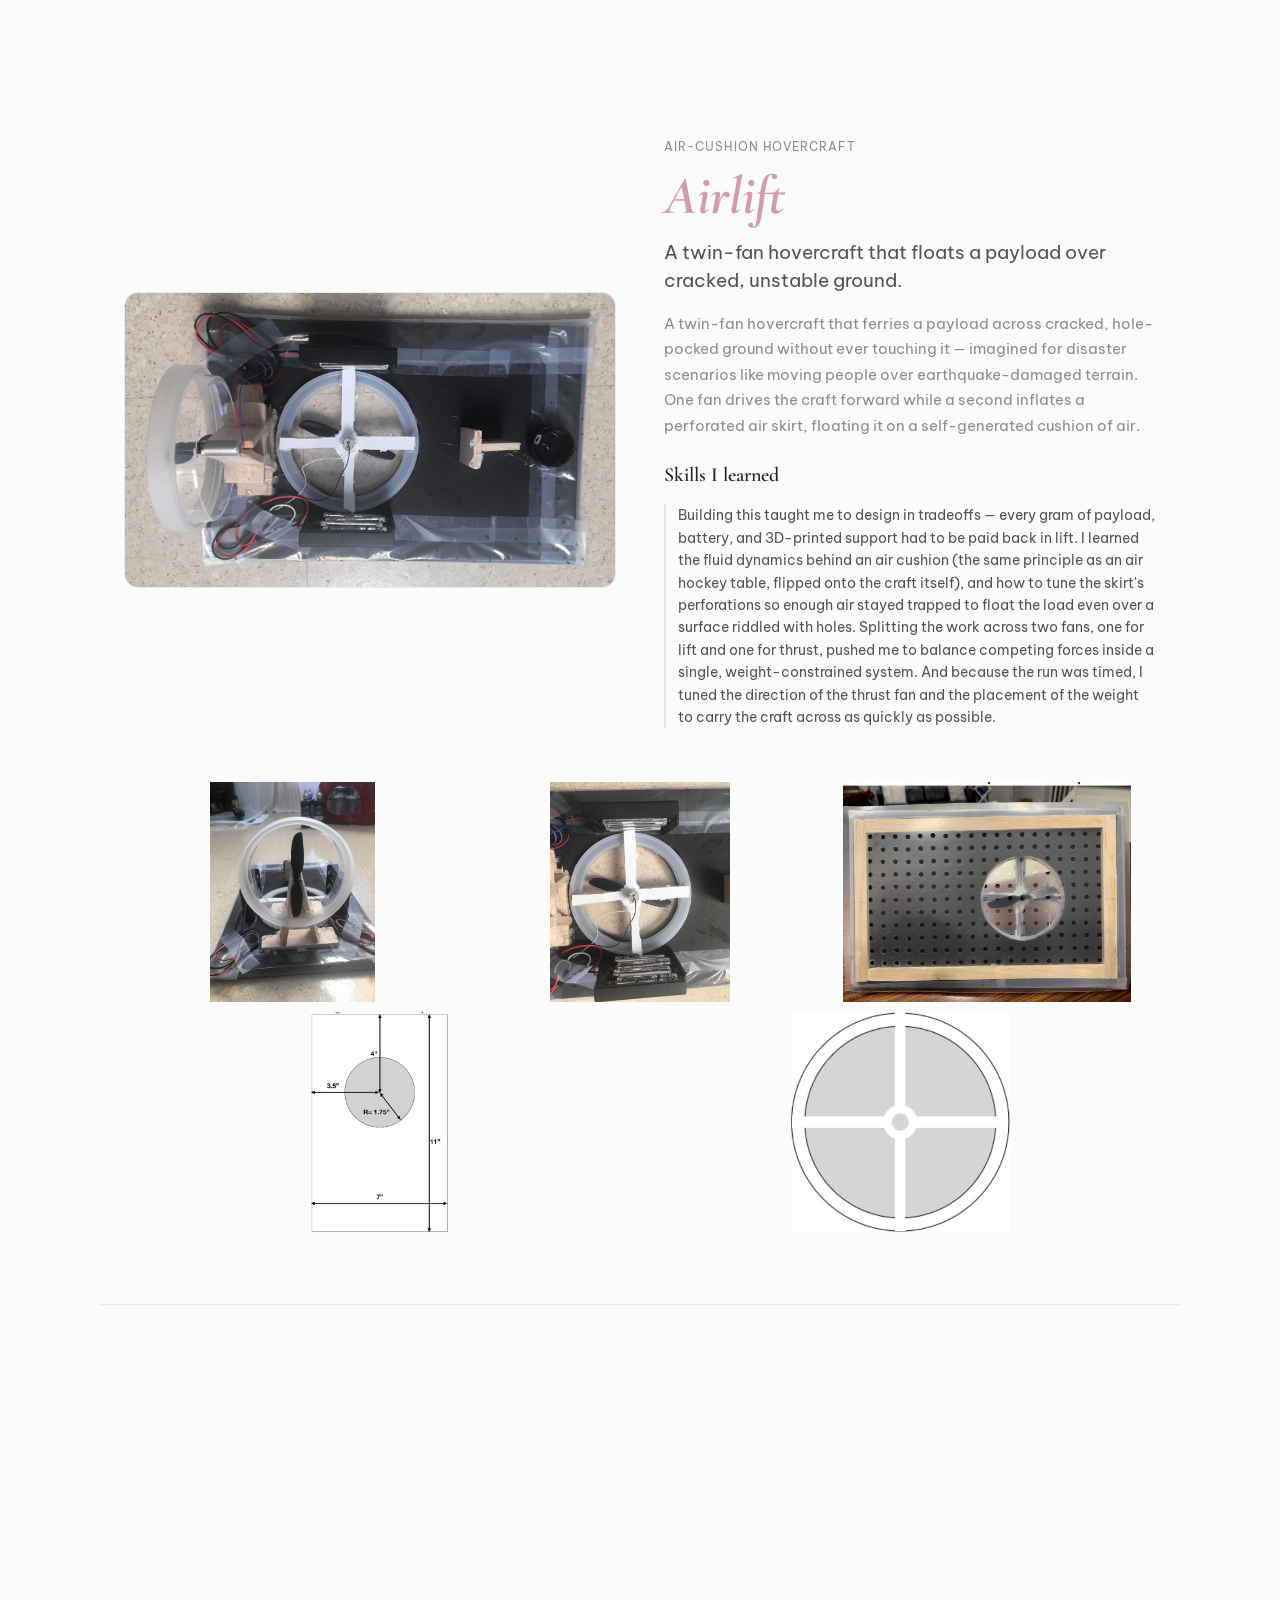
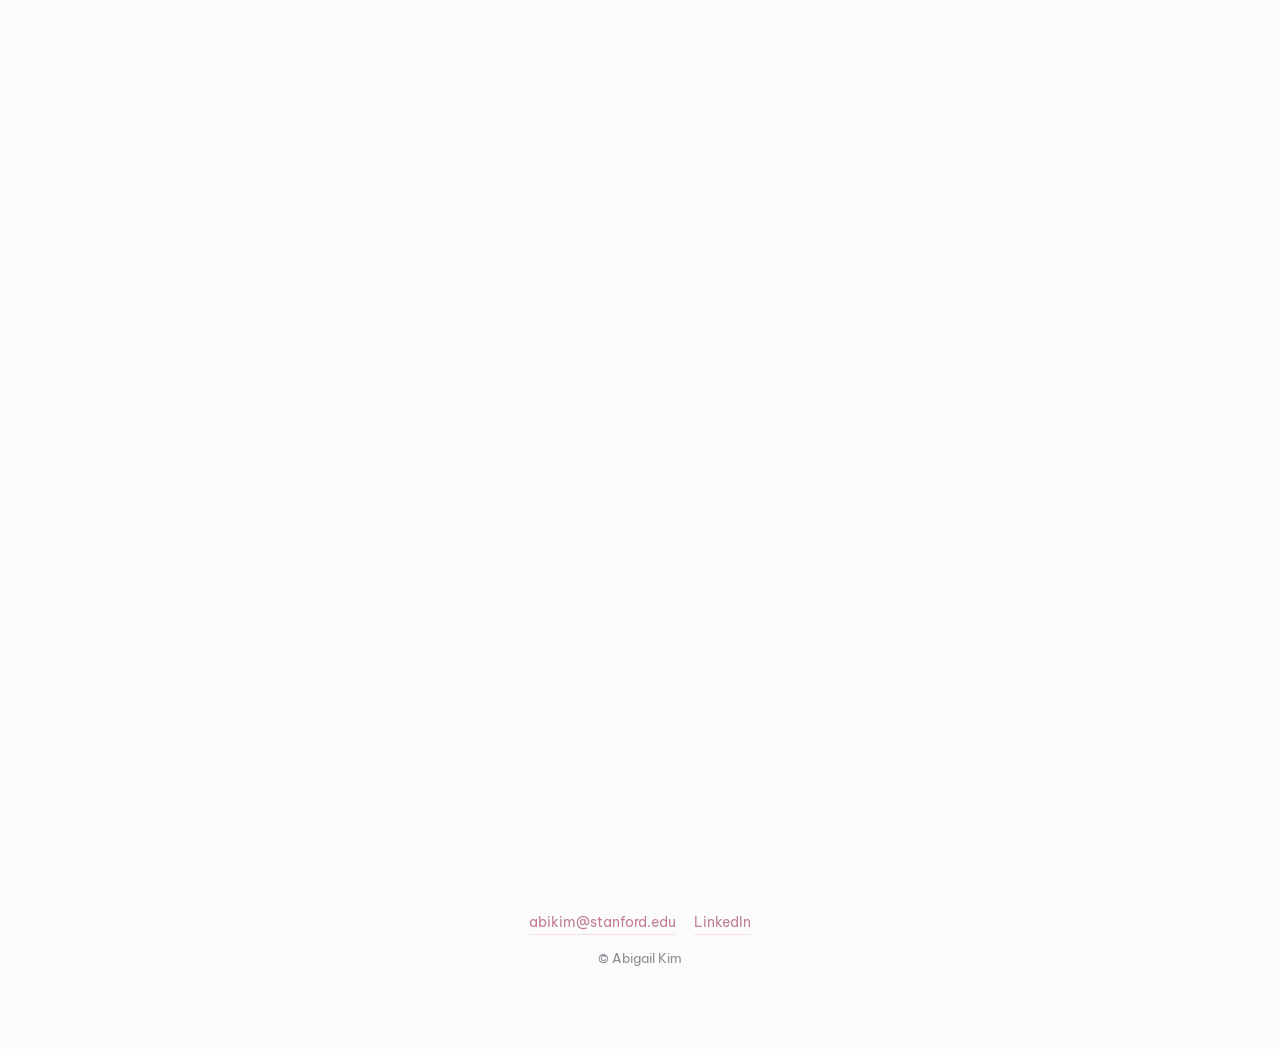
==== commit 1d329c90: "Type stack: Spectral italic name, Cormorant italic titles + subheads Co-Authored-By: Claude Opus 4.8" ====
--- a/index.html
+++ b/index.html
@@ -12,7 +12,7 @@
     <link rel="preconnect" href="https://fonts.googleapis.com" />
     <link rel="preconnect" href="https://fonts.gstatic.com" crossorigin />
     <link
-      href="https://fonts.googleapis.com/css2?family=Be+Vietnam+Pro:wght@400;500;600;700&display=swap"
+      href="https://fonts.googleapis.com/css2?family=Be+Vietnam+Pro:wght@400;500;600;700&family=Cormorant+Garamond:ital,wght@0,600;1,700&family=Spectral:ital,wght@1,600&display=swap"
       rel="stylesheet"
     />
     <link rel="stylesheet" href="./assets/styles.css" />
--- a/assets/styles.css
+++ b/assets/styles.css
@@ -41,7 +41,8 @@
 }
 .hero-name {
   margin: 0; color: var(--blush);
-  font-size: clamp(42px, 9vw, 92px); font-weight: 700; letter-spacing: -0.025em; line-height: 1.02;
+  font-family: "Spectral", serif; font-style: italic; font-weight: 600;
+  font-size: clamp(46px, 9.5vw, 96px); letter-spacing: -0.01em; line-height: 1.02;
 }
 .hero-tagline {
   margin: 20px 0 0; color: var(--muted);
@@ -57,8 +58,8 @@
 /* ---- About ---- */
 .about-section { max-width: 720px; margin: 0 auto; padding: 88px 24px; }
 .section-label {
-  margin: 0 0 20px; font-size: 12px; font-weight: 600;
-  text-transform: uppercase; letter-spacing: 0.12em; color: var(--silver);
+  margin: 0 0 16px; font-family: "Cormorant Garamond", serif; font-weight: 600;
+  font-size: 26px; color: var(--muted); letter-spacing: 0;
 }
 .about-copy p {
   margin: 0 0 18px; color: #55535a; font-size: clamp(16px, 2vw, 19px); line-height: 1.75;
@@ -86,14 +87,15 @@
 }
 .p-title {
   margin: 0; color: var(--blush);
-  font-size: clamp(28px, 4vw, 44px); font-weight: 700; letter-spacing: -0.02em; line-height: 1.05;
+  font-family: "Cormorant Garamond", serif; font-style: italic; font-weight: 700;
+  font-size: clamp(34px, 4.8vw, 54px); letter-spacing: 0; line-height: 1.04;
 }
 .p-blurb { margin: 14px 0 0; color: #55535a; font-size: clamp(16px, 2vw, 19px); line-height: 1.5; }
 .p-desc { margin: 16px 0 0; color: var(--muted); font-size: 15px; line-height: 1.7; }
 .p-skills { margin-top: 22px; }
 .skills-label {
-  font-size: 11px; text-transform: uppercase; letter-spacing: 0.07em;
-  color: var(--silver); margin-bottom: 6px;
+  font-family: "Cormorant Garamond", serif; font-weight: 600; font-size: 20px;
+  color: var(--ink); margin-bottom: 6px;
 }
 .skills-text {
   font-size: 14px; color: #55535a; line-height: 1.6;
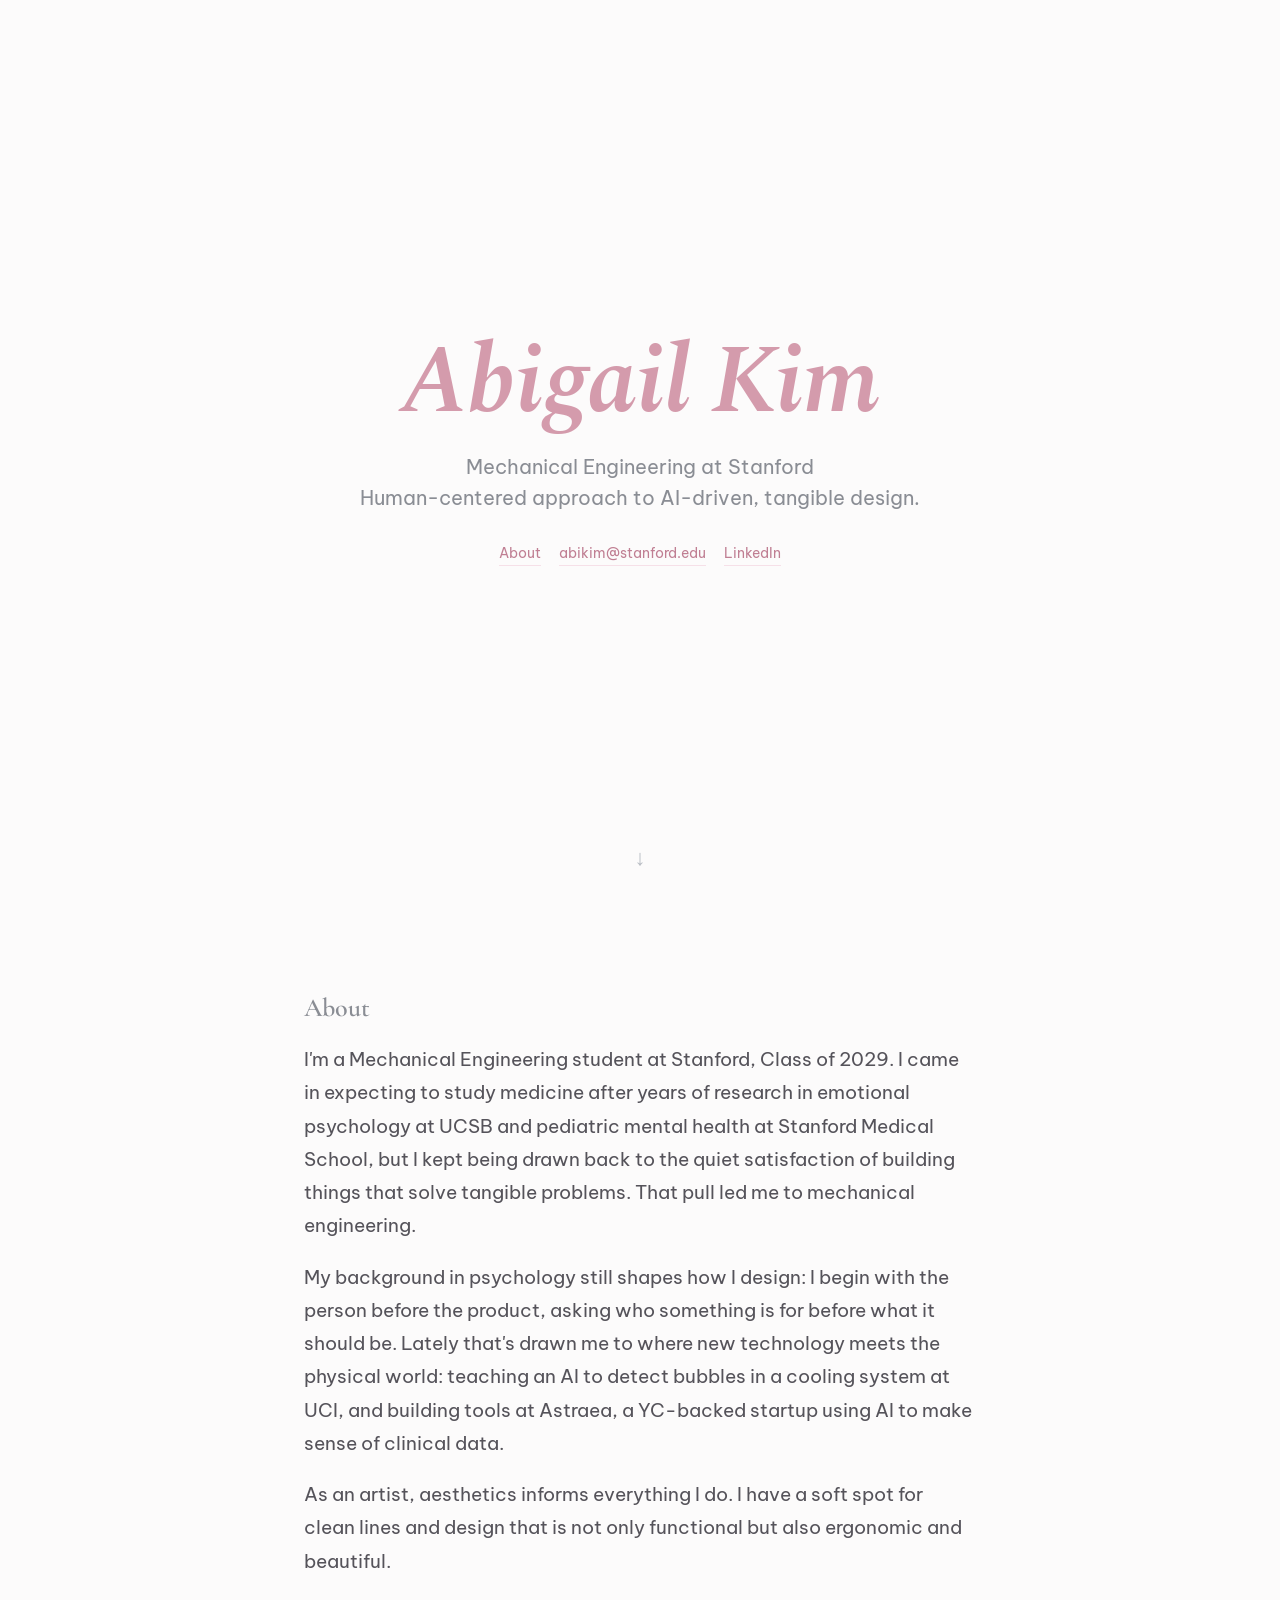
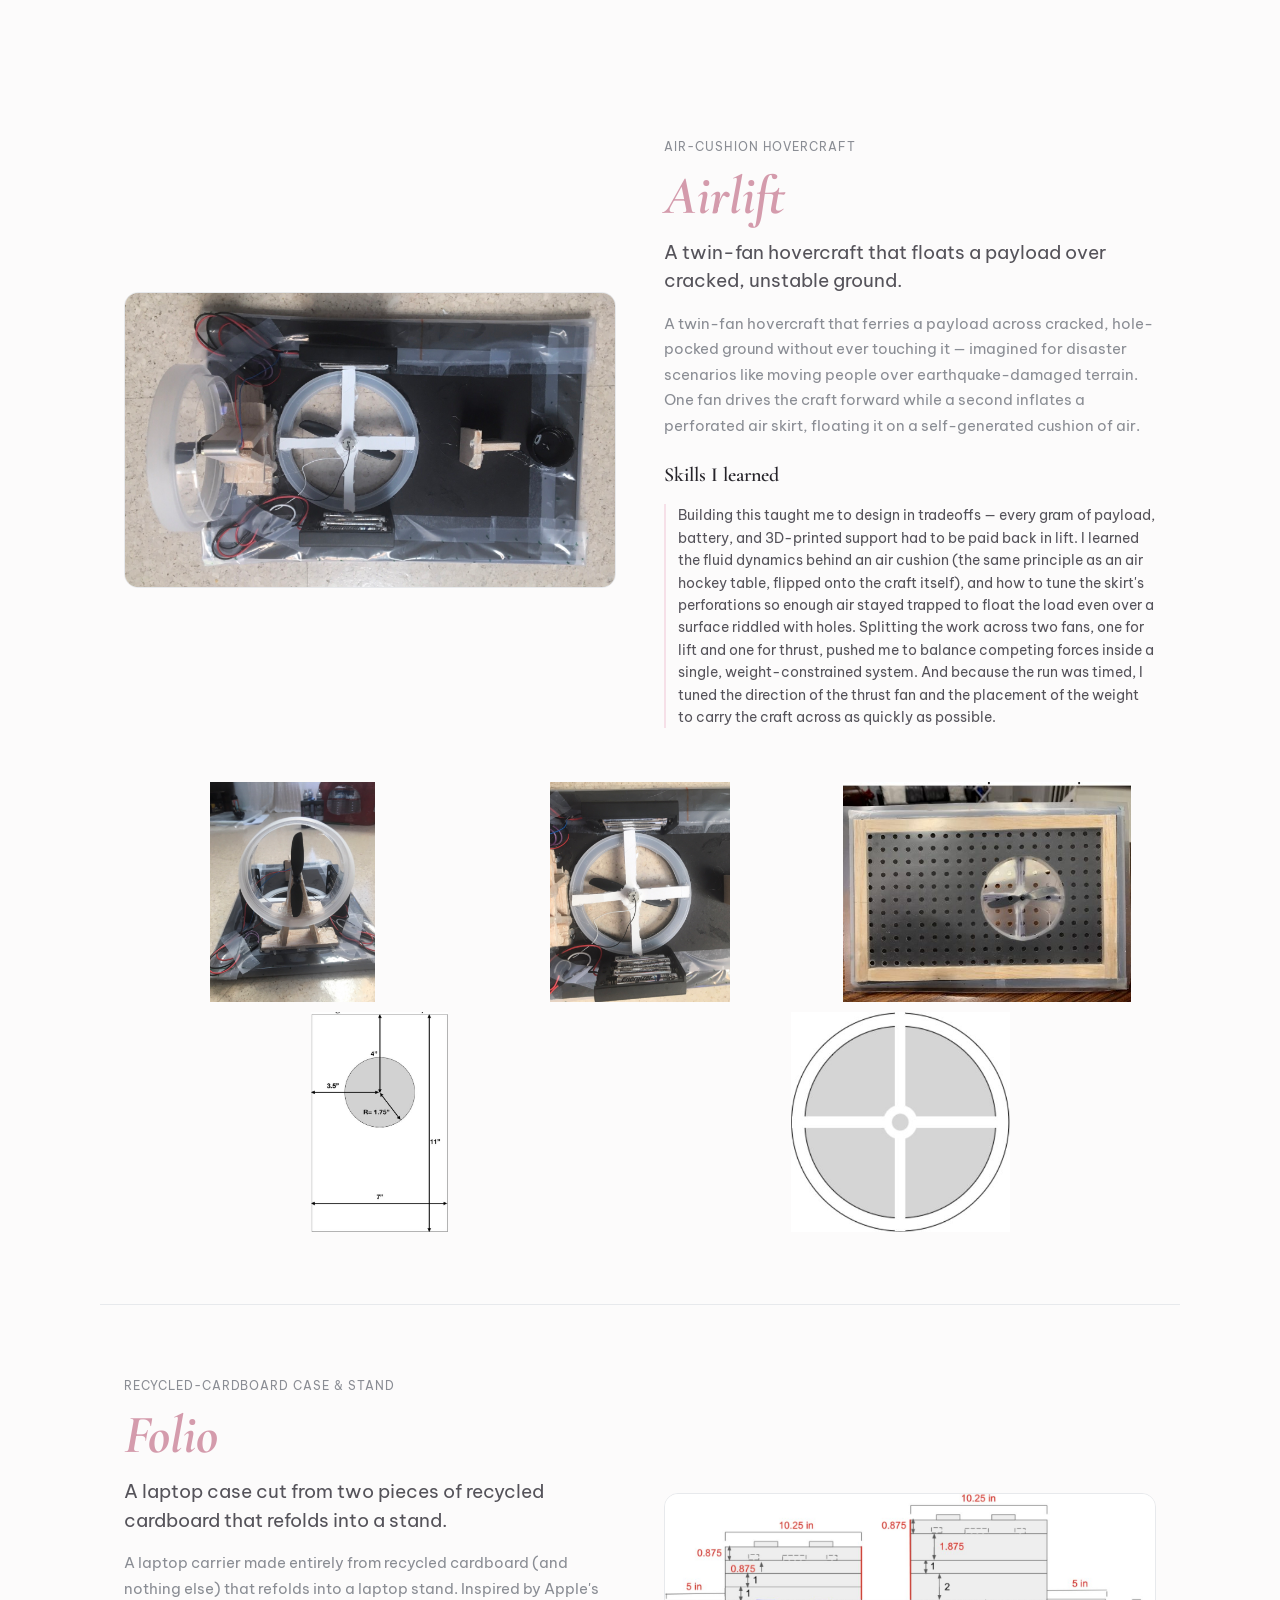
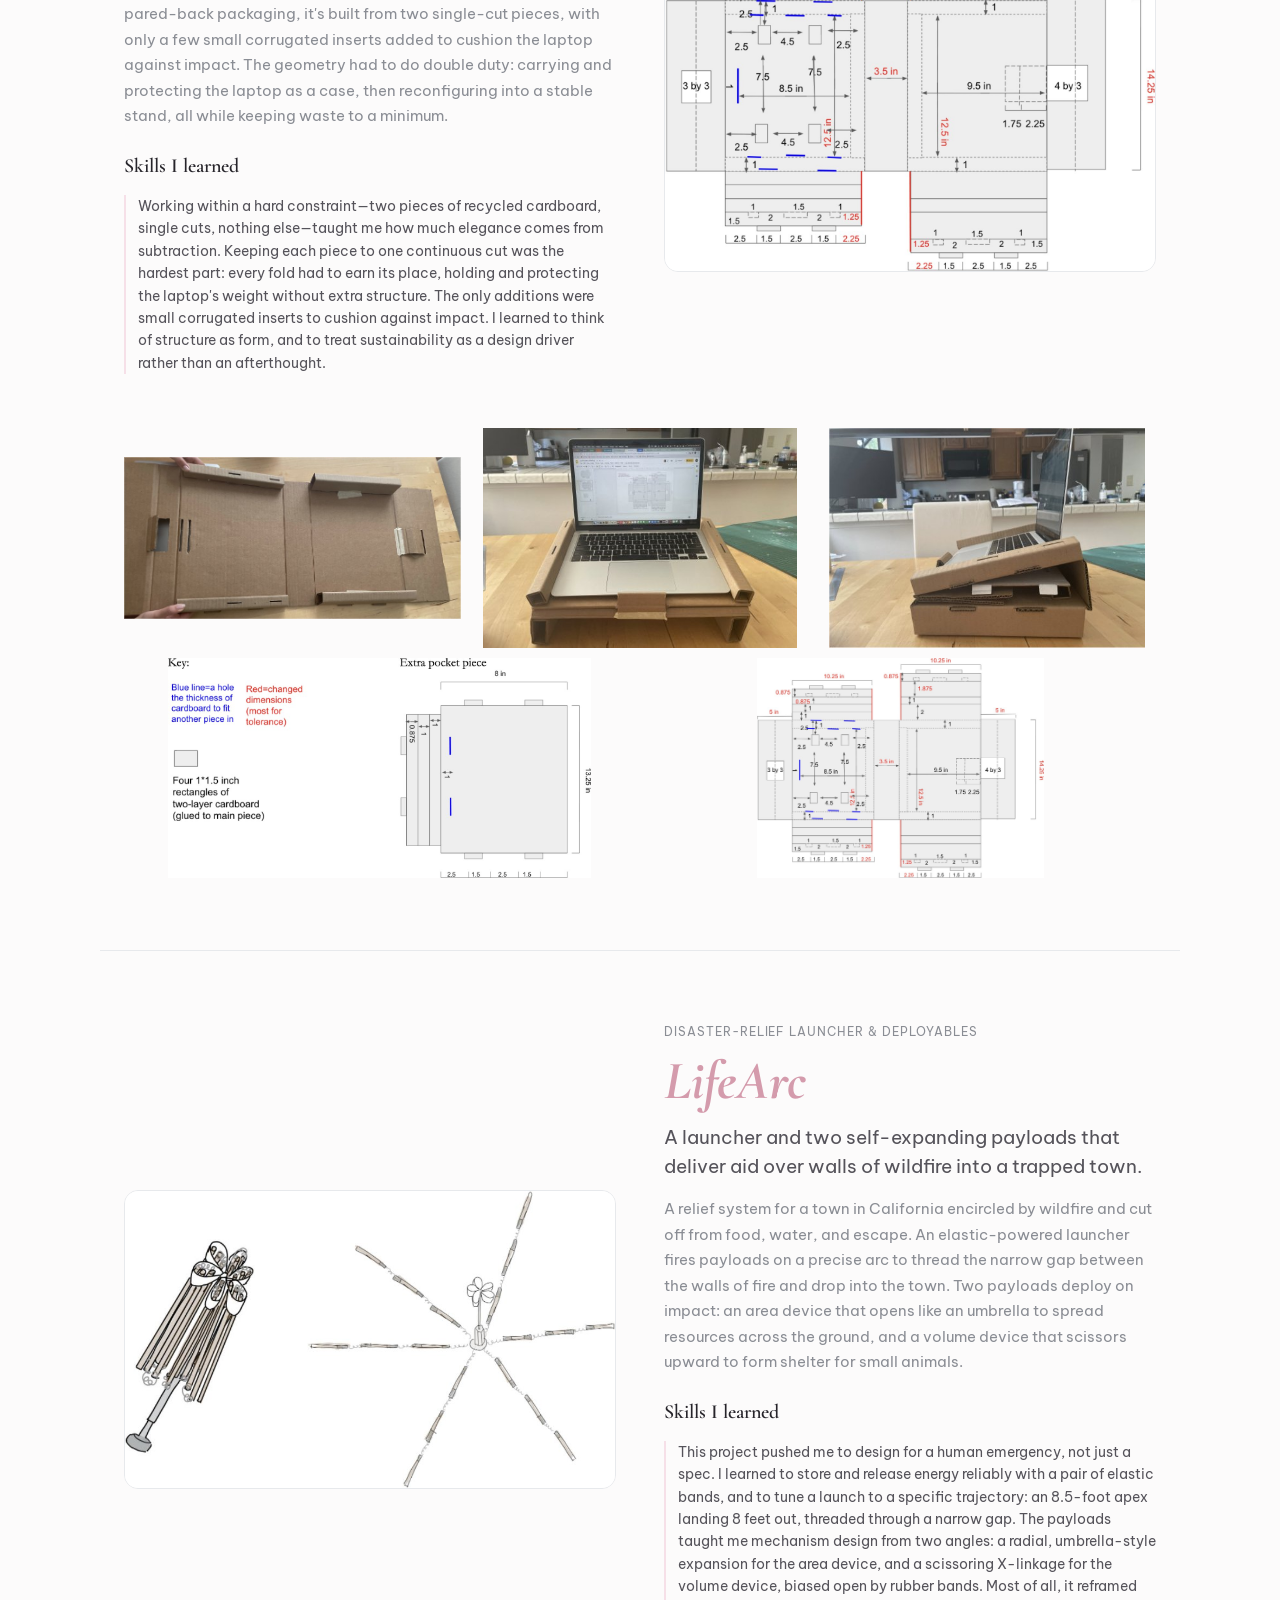
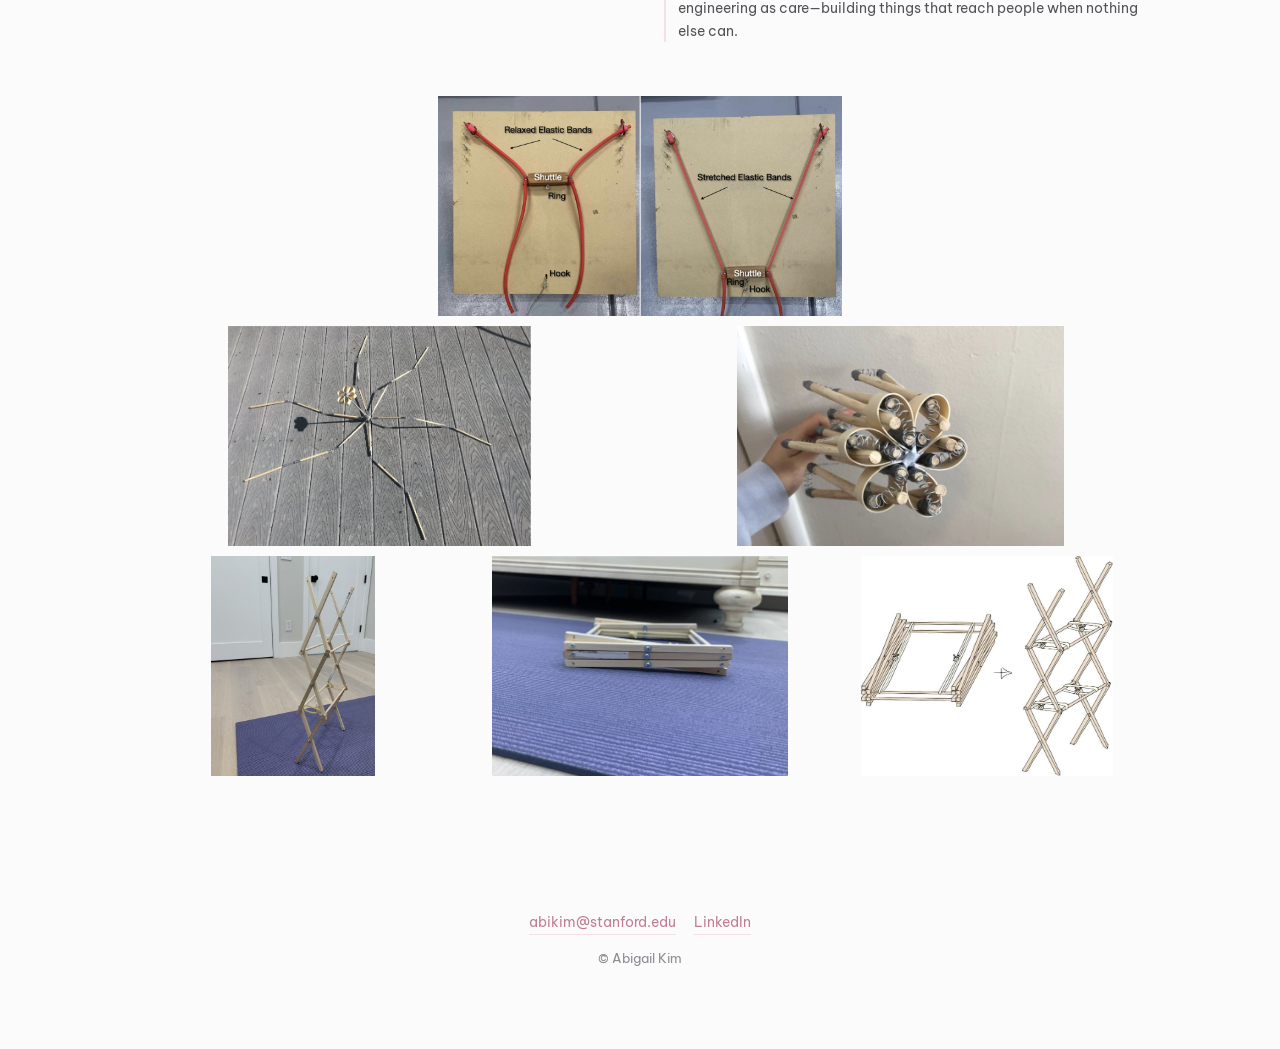
==== commit ac750ac3: "Scroll-linked animations: images pull up as you scroll (scroll-driven, with fade fallback) Co-Author" ====
--- a/index.html
+++ b/index.html
@@ -89,13 +89,13 @@
       function renderProject(p, i) {
         const sec = el("section", "project" + (i % 2 ? " flip" : ""));
 
-        const main = el("div", "project-main reveal");
-        const media = el("div", "project-media");
+        const main = el("div", "project-main");
+        const media = el("div", "project-media reveal");
         const cover = shot(p.cover, p.title);
         cover.classList.add("cover-img");
         media.append(cover);
 
-        const text = el("div", "project-text");
+        const text = el("div", "project-text reveal");
         if (p.tag) text.append(el("span", "eyebrow", p.tag));
         text.append(el("h2", "p-title", p.title));
         if (p.blurb) text.append(el("p", "p-blurb", p.blurb));
@@ -111,9 +111,9 @@
 
         if (p.images && p.images.length) {
           const rows = Array.isArray(p.images[0]) ? p.images : [p.images];
-          const gal = el("div", "project-gallery reveal");
+          const gal = el("div", "project-gallery");
           rows.forEach((row) => {
-            const r = el("div", "grow");
+            const r = el("div", "grow reveal");
             row.forEach((src) => r.append(shot(src, p.title)));
             gal.append(r);
           });
--- a/assets/styles.css
+++ b/assets/styles.css
@@ -122,9 +122,33 @@
 .foot { text-align: center; padding: 64px 24px 80px; color: var(--muted); font-size: 13px; }
 .foot .links { justify-content: center; margin-bottom: 14px; }
 
-/* ---- scroll reveal ---- */
+/* ---- scroll reveal (fallback: one-shot fade-up via IntersectionObserver) ---- */
 .reveal { opacity: 0; transform: translateY(28px); transition: opacity 0.7s ease, transform 0.7s ease; }
 .reveal.in { opacity: 1; transform: none; }
+
+/* ---- scroll-linked motion: scrubs to scroll position so things get "pulled up" ---- */
+@supports (animation-timeline: view()) {
+  .reveal {
+    opacity: 1; transform: none; transition: none;
+    animation: rise-in linear both;
+    animation-timeline: view();
+    animation-range: entry 0% entry 48%;
+  }
+  /* images travel further, so they feel like they're being drawn up as you scroll */
+  .project-media.reveal, .grow.reveal {
+    animation-name: pull-up;
+    animation-range: entry 0% entry 62%;
+  }
+  @keyframes rise-in {
+    from { opacity: 0; transform: translateY(34px); }
+    to   { opacity: 1; transform: translateY(0); }
+  }
+  @keyframes pull-up {
+    from { opacity: 0; transform: translateY(72px) scale(0.985); }
+    60%  { opacity: 1; }
+    to   { opacity: 1; transform: translateY(0) scale(1); }
+  }
+}
 
 @media (max-width: 800px) {
   .project-main { grid-template-columns: 1fr; gap: 26px; }
@@ -135,6 +159,9 @@
 
 @media (prefers-reduced-motion: reduce) {
   html { scroll-behavior: auto; }
-  .reveal { opacity: 1 !important; transform: none !important; transition: none !important; }
+  .reveal {
+    opacity: 1 !important; transform: none !important;
+    transition: none !important; animation: none !important;
+  }
   .scroll-cue { animation: none; }
 }
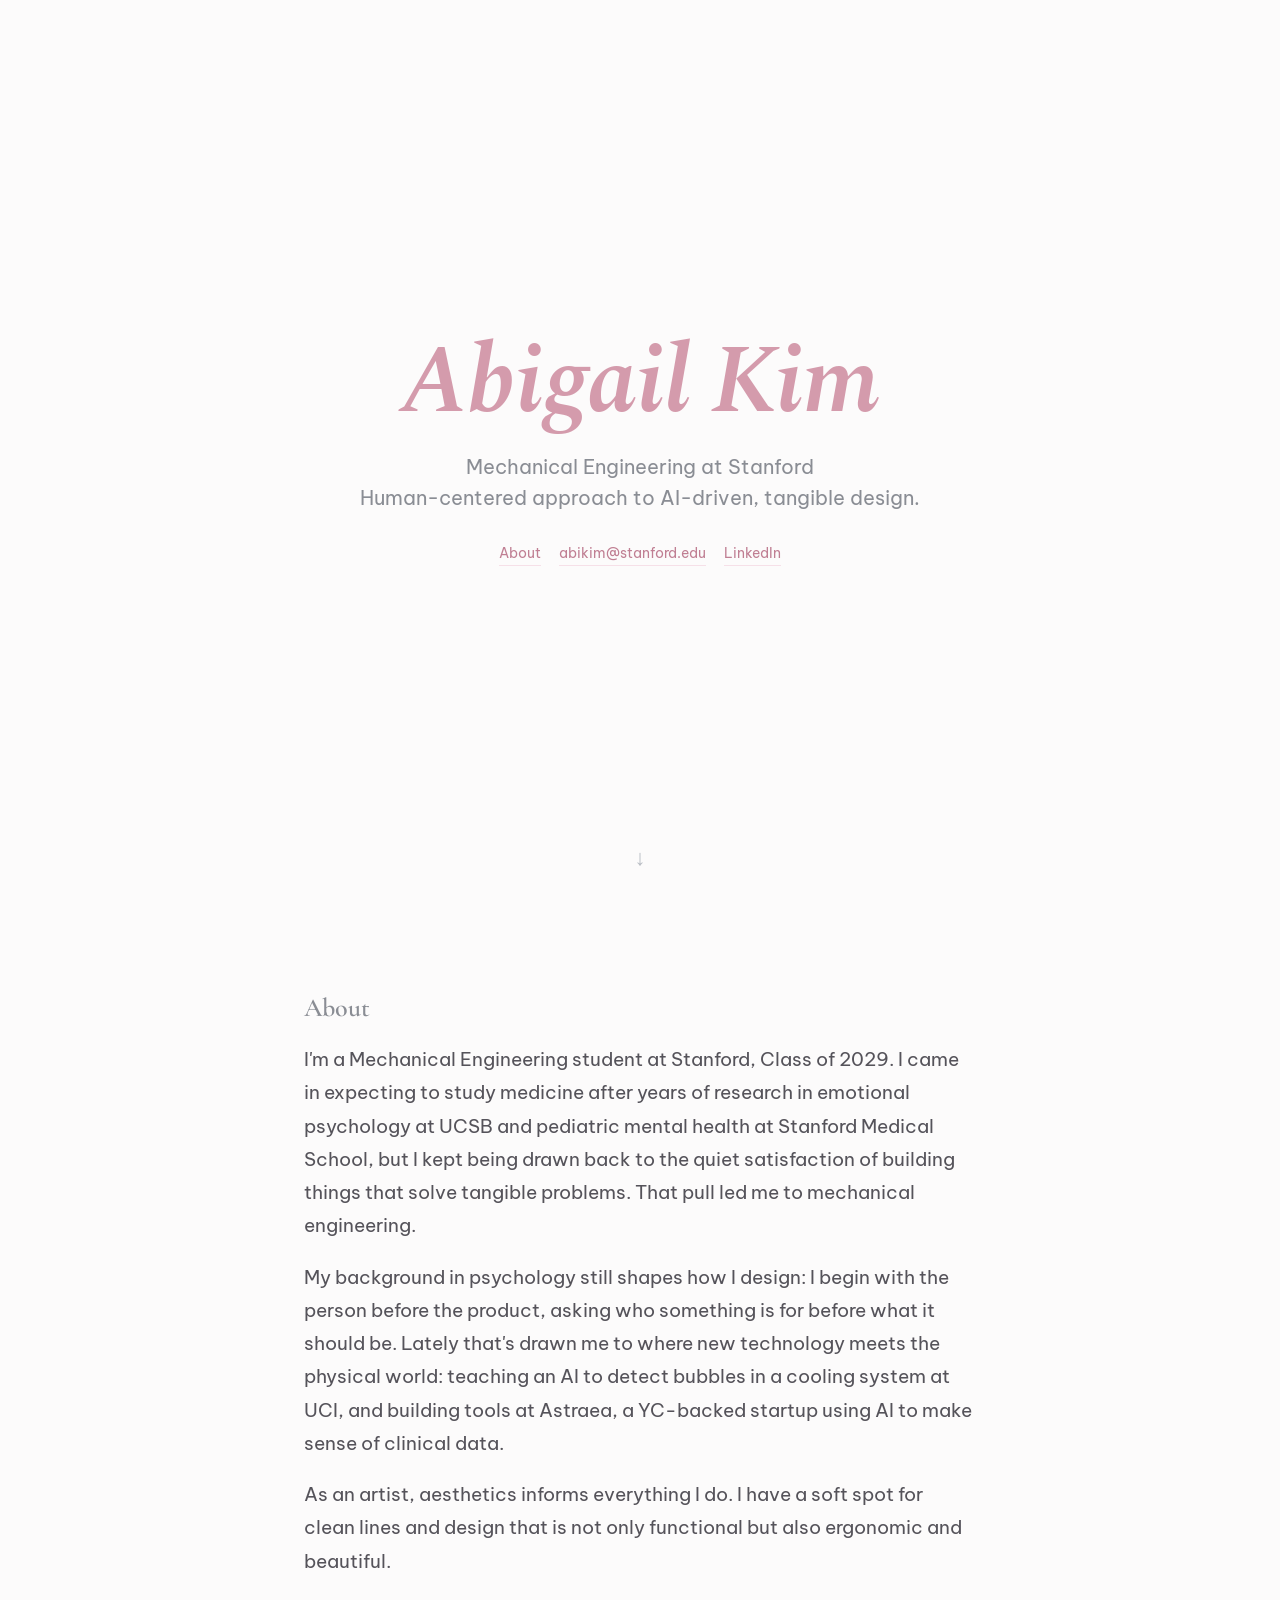
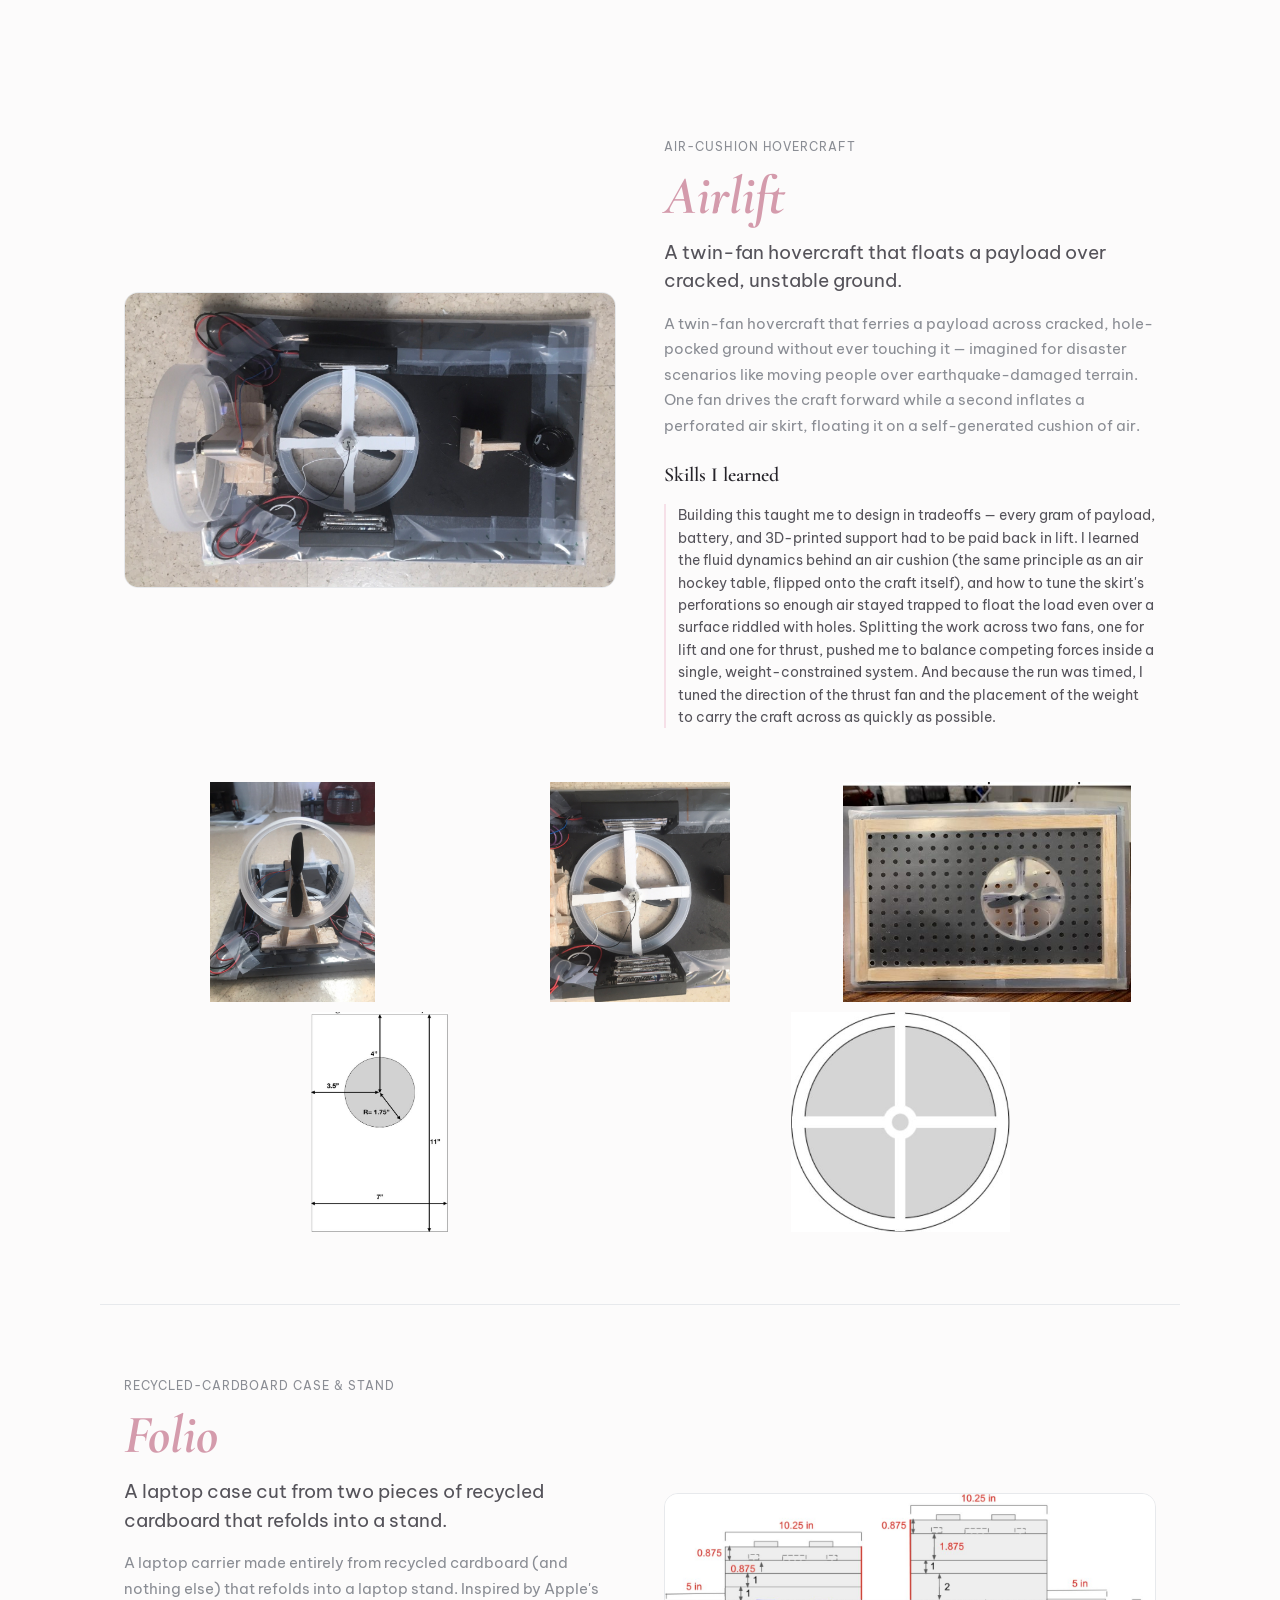
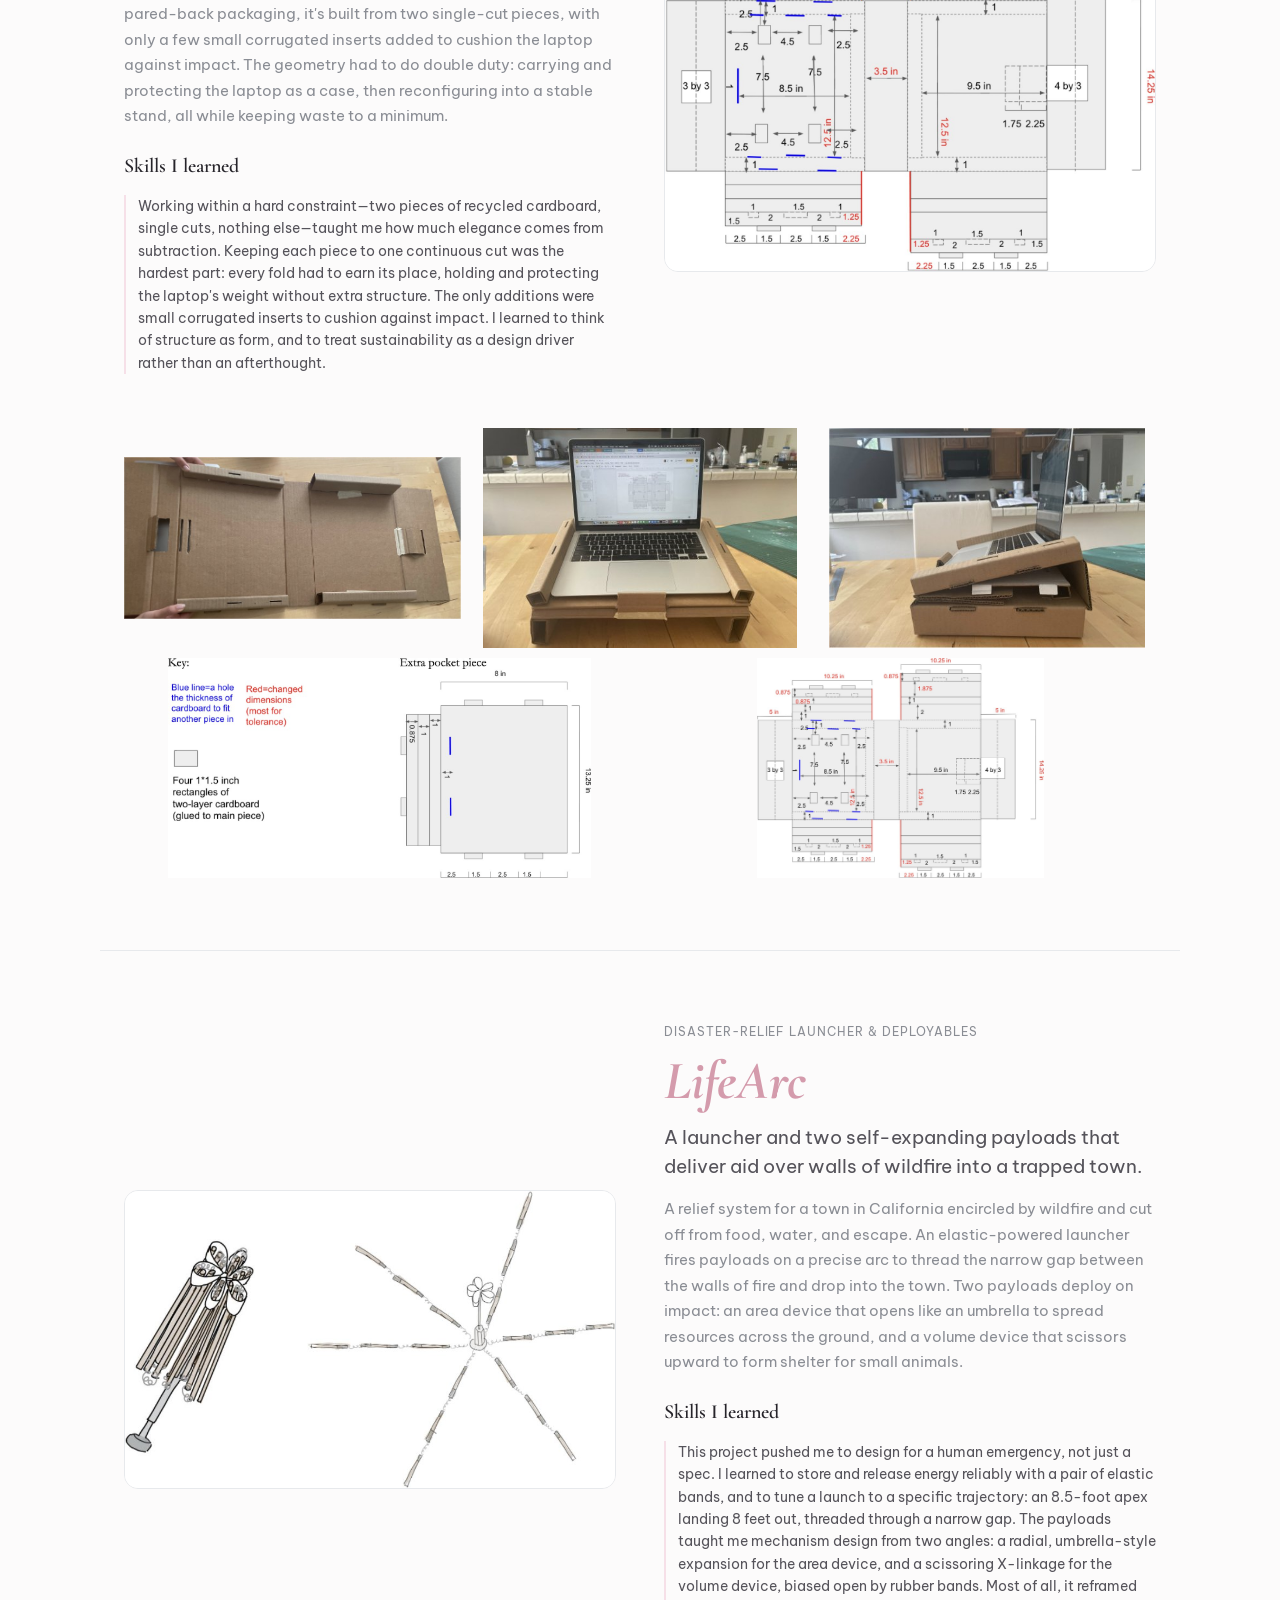
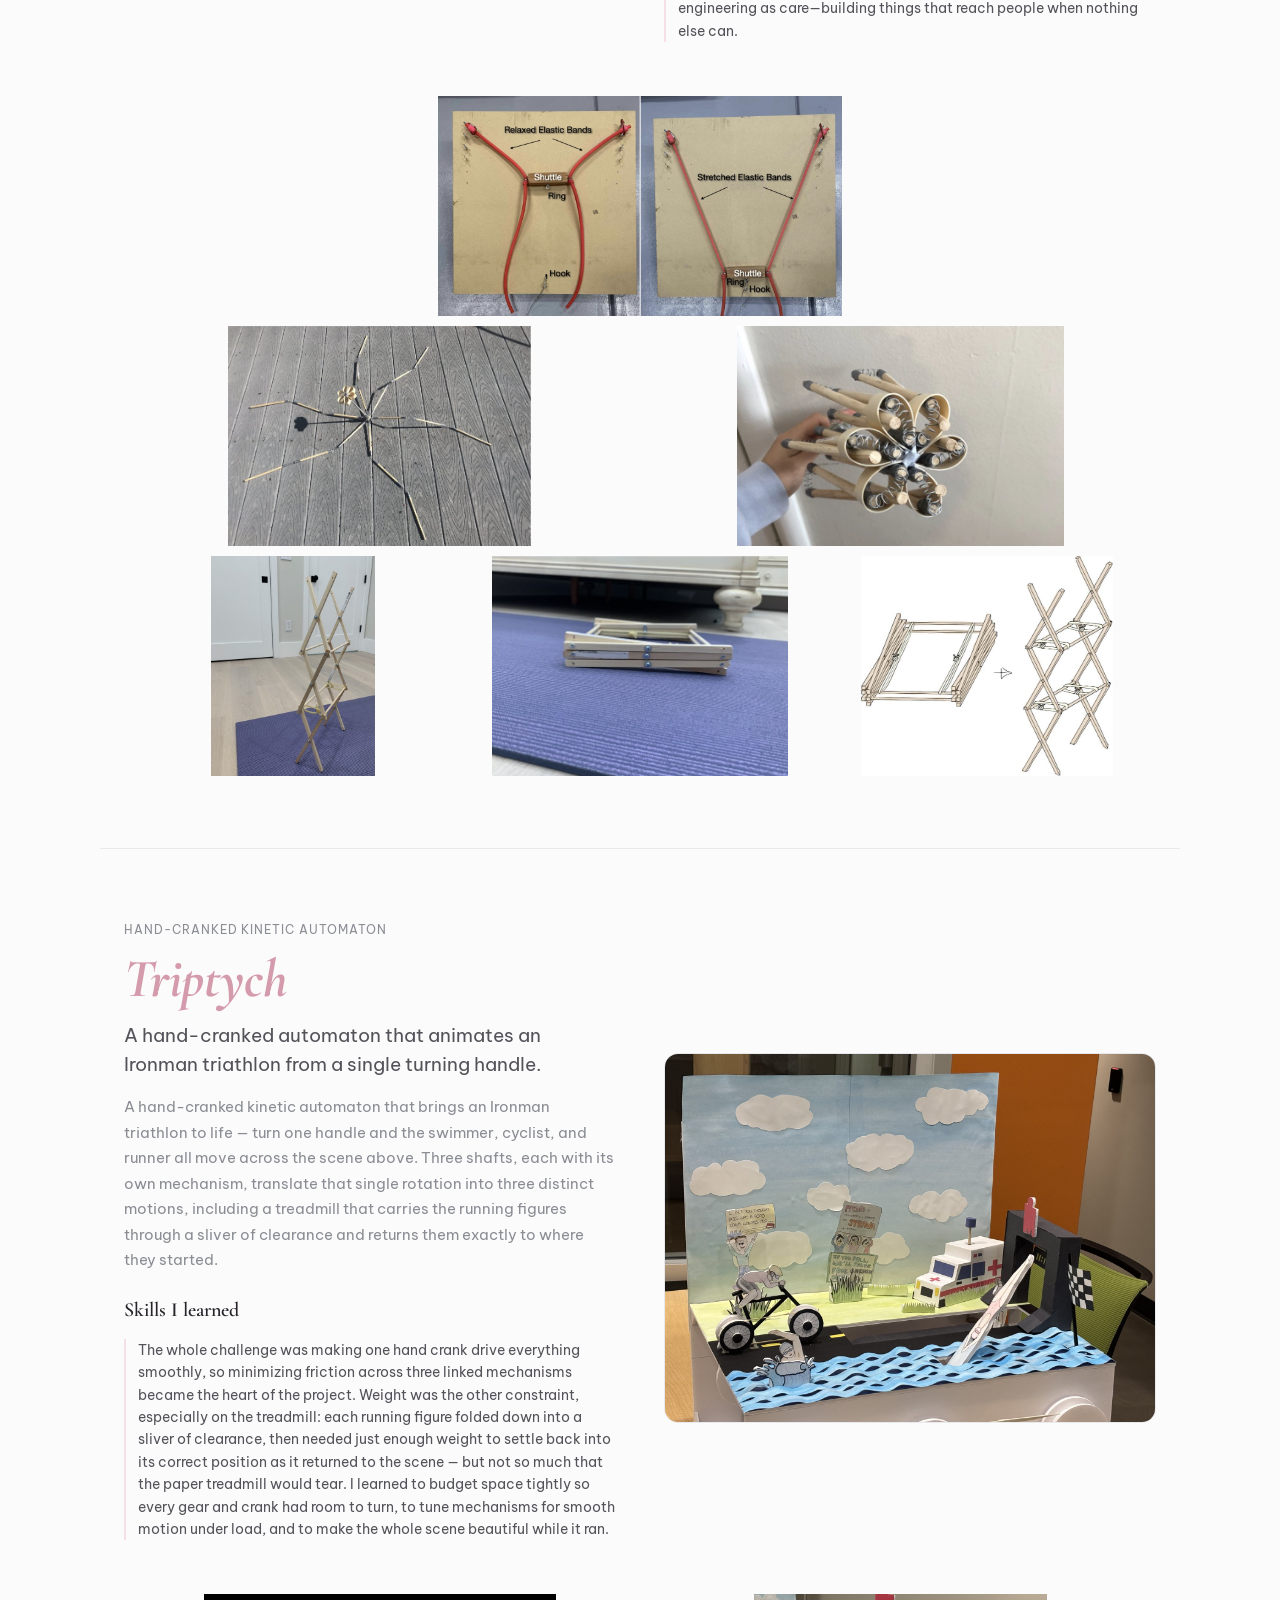
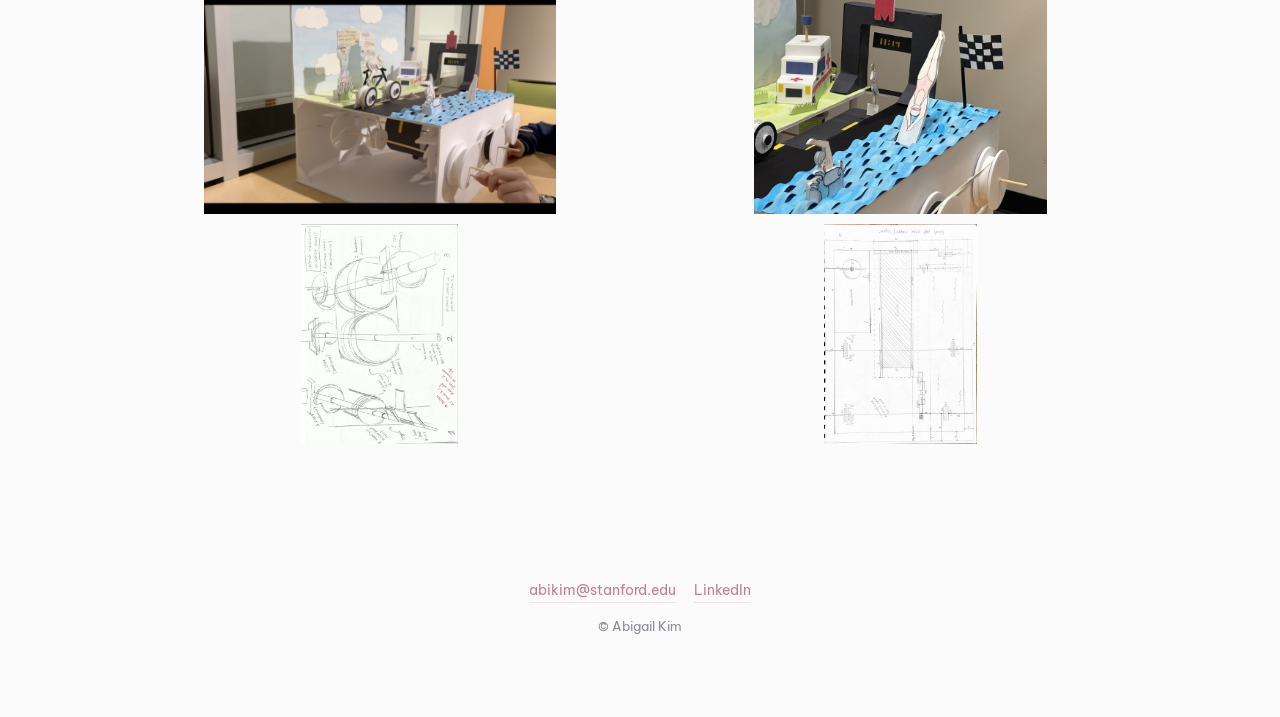
==== commit 52cbb034: "Add project #4: Triptych (Ironman triathlon automaton) + YouTube embed support Co-Authored-By: Claud" ====
--- a/index.html
+++ b/index.html
@@ -77,11 +77,11 @@
       }
 
       function renderAbout() {
-        const sec = el("section", "about-section reveal");
+        const sec = el("section", "about-section");
         sec.id = "about";
-        sec.append(el("p", "section-label", "About"));
+        sec.append(el("p", "section-label reveal", "About"));
         const copy = el("div", "about-copy");
-        (PROFILE.about || []).forEach((p) => copy.append(el("p", null, p)));
+        (PROFILE.about || []).forEach((p) => copy.append(el("p", "reveal", p)));
         sec.append(copy);
         return sec;
       }
@@ -108,6 +108,21 @@
         }
         main.append(media, text);
         sec.append(main);
+
+        if (p.youtube) {
+          const vid = el("div", "project-video reveal");
+          const frame = el("div", "video-frame");
+          const ifr = document.createElement("iframe");
+          ifr.src = "https://www.youtube.com/embed/" + p.youtube;
+          ifr.title = p.title + " — video";
+          ifr.loading = "lazy";
+          ifr.allow =
+            "accelerometer; clipboard-write; encrypted-media; gyroscope; picture-in-picture; web-share";
+          ifr.allowFullscreen = true;
+          frame.append(ifr);
+          vid.append(frame);
+          sec.append(vid);
+        }
 
         if (p.images && p.images.length) {
           const rows = Array.isArray(p.images[0]) ? p.images : [p.images];
--- a/assets/styles.css
+++ b/assets/styles.css
@@ -102,6 +102,14 @@
   border-left: 2px solid var(--blush-soft); padding-left: 12px;
 }
 
+/* ---- Project video (YouTube embed) ---- */
+.project-video { margin-top: 40px; }
+.video-frame {
+  position: relative; width: 100%; aspect-ratio: 16 / 9;
+  border-radius: 14px; overflow: hidden; border: 1px solid var(--silver-soft);
+}
+.video-frame iframe { position: absolute; inset: 0; width: 100%; height: 100%; border: 0; }
+
 /* ---- Project gallery (image rows) ---- */
 .project-gallery { margin-top: 40px; display: flex; flex-direction: column; gap: 10px; }
 .grow { display: flex; gap: 10px; }
@@ -128,25 +136,16 @@
 
 /* ---- scroll-linked motion: scrubs to scroll position so things get "pulled up" ---- */
 @supports (animation-timeline: view()) {
+  /* same scroll-linked pull-up for text and images alike — moderate delay + drag */
   .reveal {
     opacity: 1; transform: none; transition: none;
-    animation: rise-in linear both;
+    animation: pull-up linear both;
     animation-timeline: view();
-    animation-range: entry 0% entry 48%;
-  }
-  /* images travel further, so they feel like they're being drawn up as you scroll */
-  .project-media.reveal, .grow.reveal {
-    animation-name: pull-up;
-    animation-range: entry 0% entry 62%;
-  }
-  @keyframes rise-in {
-    from { opacity: 0; transform: translateY(34px); }
-    to   { opacity: 1; transform: translateY(0); }
+    animation-range: entry 6% entry 82%;
   }
   @keyframes pull-up {
-    from { opacity: 0; transform: translateY(72px) scale(0.985); }
-    60%  { opacity: 1; }
-    to   { opacity: 1; transform: translateY(0) scale(1); }
+    from { opacity: 0; transform: translateY(74px); }
+    to   { opacity: 1; transform: translateY(0); }
   }
 }
 
